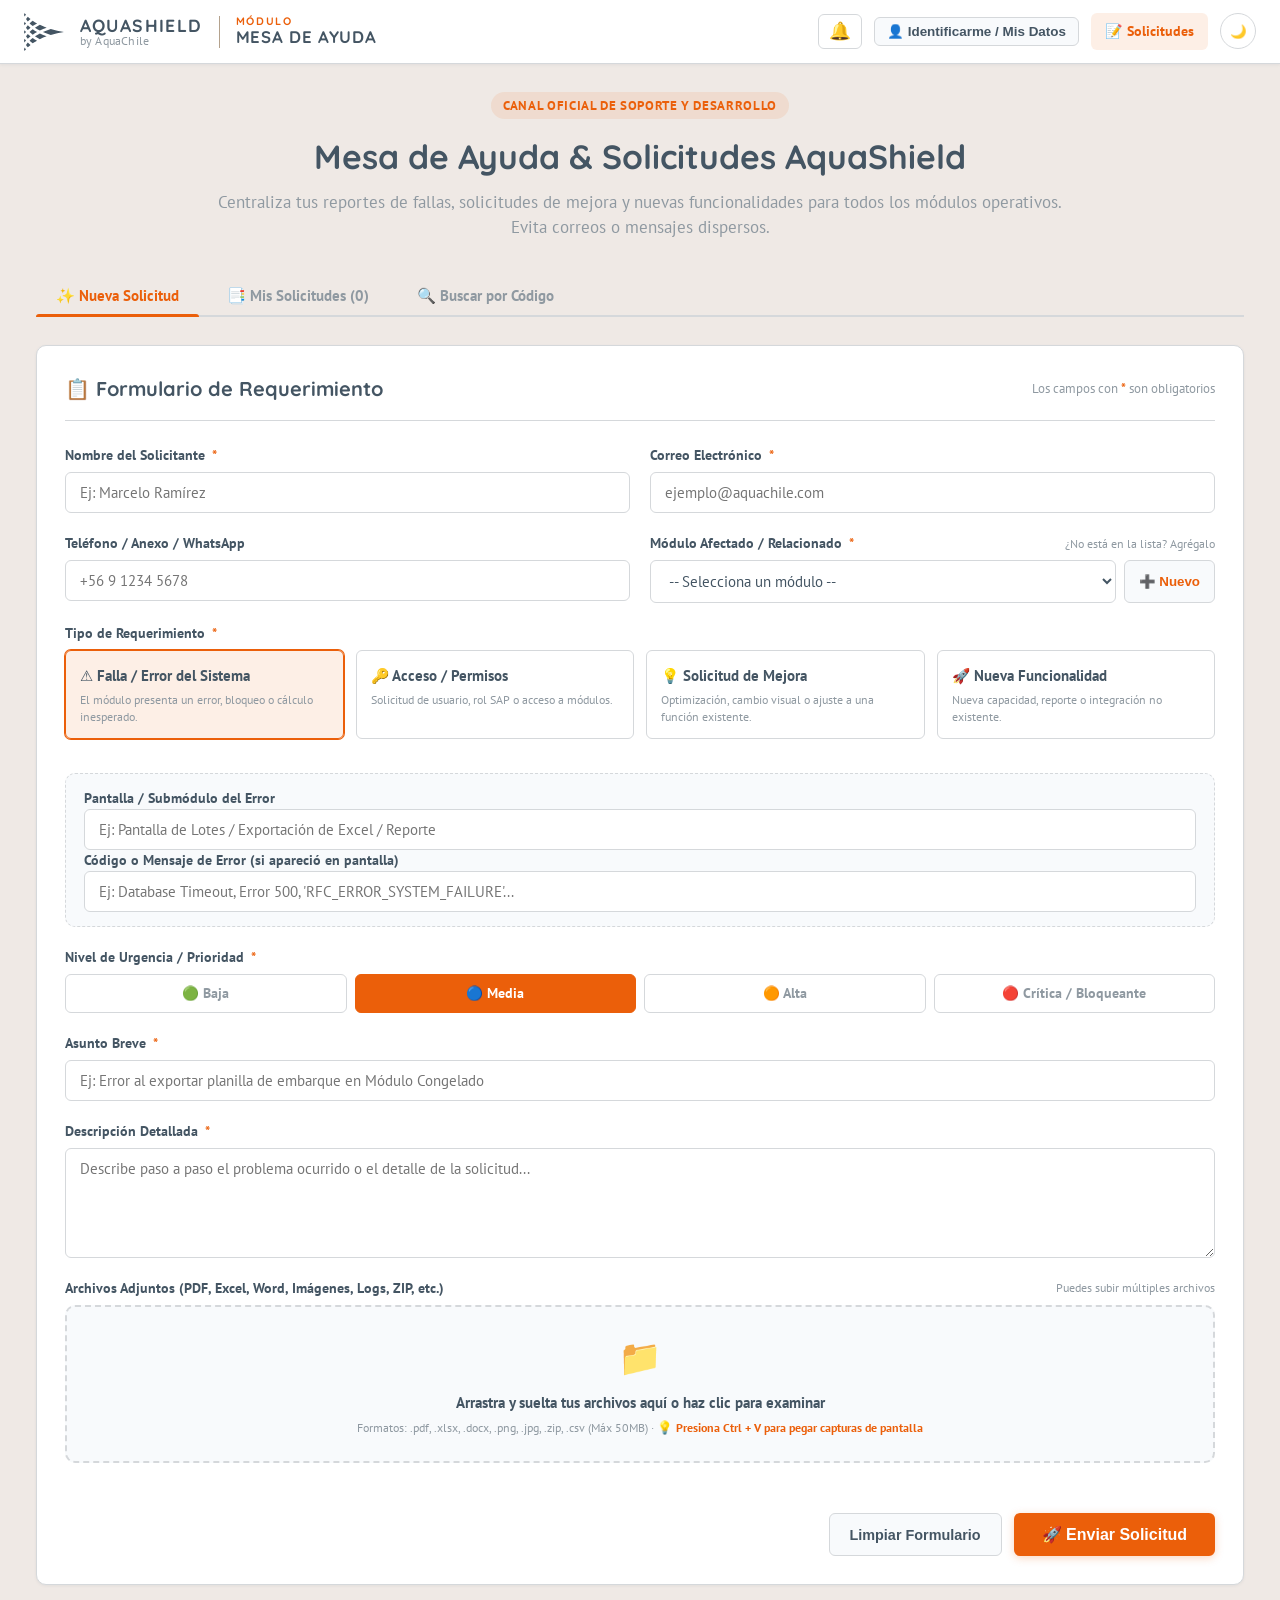
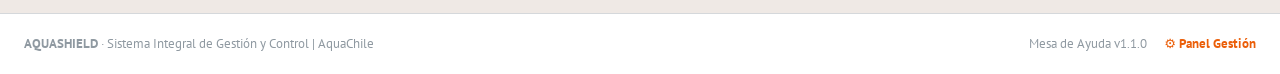
==== templates/index.html @ 03ddaa59 "fix: Fix 404 on 'Solicitudes' header button by routing smoothly to form" ====
<!DOCTYPE html>
<html lang="es" data-theme="light">
<head>
  <meta charset="UTF-8">
  <meta name="viewport" content="width=device-width, initial-scale=1.0">
  <title>Mesa de Ayuda · AquaShield | AquaChile</title>
  <link rel="icon" type="image/x-icon" href="/static/favicon.ico">
  
  <!-- PWA Manifest y Meta Tags Móviles -->
  <link rel="manifest" href="/manifest.json">
  <meta name="theme-color" content="#445563">
  <meta name="apple-mobile-web-app-capable" content="yes">
  <meta name="apple-mobile-web-app-status-bar-style" content="black-translucent">
  <meta name="apple-mobile-web-app-title" content="AquaShield">
  
  <!-- Fuentes oficiales AquaChile / AquaShield -->
  <link rel="preconnect" href="https://fonts.googleapis.com">
  <link rel="preconnect" href="https://fonts.gstatic.com" crossorigin>
  <link href="https://fonts.googleapis.com/css2?family=PT+Sans:ital,wght@0,400;0,700;1,400;1,700&family=Quicksand:wght@500;600;700&display=swap" rel="stylesheet">
  
  <link rel="stylesheet" href="/static/css/style.css">
</head>
<body>

  <!-- CABECERA OFICIAL AQUASHIELD (64px) -->
  <header class="aq-header">
    <a href="/" class="aq-header-left">
      <!-- Isotipo oficial AquaChile SVG -->
      <img src="/static/img/isotipo.svg" alt="AquaChile" class="aq-logo-svg">
      <div class="aq-brand-platform">
        <span class="aq-brand-title">AQUASHIELD</span>
        <span class="aq-brand-sub">by AquaChile</span>
      </div>
      <div class="aq-header-divider"></div>
      <div class="aq-module-tag">
        <span class="aq-module-label">MÓDULO</span>
        <span class="aq-module-name">MESA DE AYUDA</span>
      </div>
    </a>

    <div class="aq-header-right">
      <!-- Campanita de Notificaciones -->
      <div class="notif-bell-container" id="notifBellContainer">
        <button type="button" class="btn-icon-bell" id="btnToggleNotifMenu" title="Notificaciones de Mensajes">
          <span>🔔</span>
          <span class="notif-badge" id="notifBadgeCount" style="display: none;">0</span>
        </button>
        <div class="notif-dropdown" id="notifDropdownMenu">
          <div class="notif-dropdown-header">
            <div style="display: flex; align-items: center; gap: 6px;">
              <span>🔔 Historial de Alertas</span>
              <span id="notifUnreadLabel" style="font-size: 0.75rem; color: var(--color-accent); font-weight: 700;">0 nuevos</span>
            </div>
            <button type="button" class="btn-notif-clear-all" id="btnNotifClearAll" title="Limpiar todas las notificaciones de la campanita">🗑️ Limpiar</button>
          </div>
          <div class="notif-list" id="notifItemsList">
            <div style="padding: 20px; text-align: center; color: var(--text-secondary); font-size: 0.82rem;">No tienes alertas en la campanita</div>
          </div>
        </div>
      </div>
      
      <!-- PERFIL DE USUARIO / BOTÓN INICIAR SESIÓN -->
      <div id="userHeaderArea">
        <button type="button" id="btnOpenAuthModal" class="btn-secondary" style="padding: 6px 12px; font-size: 0.84rem;">
          <span>👤 Iniciar Sesión / Registrarme</span>
        </button>
      </div>

      <a href="/" class="aq-nav-link active" id="navLinkSolicitudes">
        <span>📝 Solicitudes</span>
      </a>
      <a href="/admin" class="aq-nav-link" id="adminNavLink" style="display: none;">
        <span>⚙️ Panel Gestión</span>
      </a>
      <button id="themeToggleBtn" class="theme-toggle-btn" title="Alternar Modo Oscuro/Claro">
        🌙
      </button>
    </div>
  </header>

  <!-- CONTENIDO PRINCIPAL -->
  <main class="aq-container">
    
    <div class="aq-hero">
      <div class="aq-hero-badge">Canal Oficial de Soporte y Desarrollo</div>
      <h1 class="aq-hero-title">Mesa de Ayuda & Solicitudes AquaShield</h1>
      <p class="aq-hero-subtitle">
        Centraliza tus reportes de fallas, solicitudes de mejora y nuevas funcionalidades para todos los módulos operativos. Evita correos o mensajes dispersos.
      </p>
    </div>

    <!-- TABS DE NAVEGACIÓN -->
    <div class="aq-tabs">
      <button class="aq-tab-btn active" data-tab="tab-nuevo">
        <span>✨ Nueva Solicitud</span>
      </button>
      <button class="aq-tab-btn" data-tab="tab-mis-solicitudes" id="tabBtnMisSolicitudes">
        <span>📑 Mis Solicitudes (<span id="myTicketsBadgeCount">0</span>)</span>
      </button>
      <button class="aq-tab-btn" data-tab="tab-consultar">
        <span>🔍 Buscar por Código</span>
      </button>
    </div>

    <!-- TAB 1: FORMULARIO DE INGRESO -->
    <div id="tab-nuevo" class="tab-content active">
      <div class="aq-card">
        <div class="aq-card-header">
          <h2 class="aq-card-title">
            <span>📋 Formulario de Requerimiento</span>
          </h2>
          <span style="font-size: 0.82rem; color: var(--text-secondary);">
            Los campos con <strong style="color: var(--color-accent);">*</strong> son obligatorios
          </span>
        </div>

        <!-- Banner de Sesión Activa -->
        <div id="authAutofillBanner" class="user-status-banner" style="display: none;">
          <div>
            <span>✅ Sesión guardada como: <strong id="bannerUserName">...</strong> (<span id="bannerUserEmail">...</span>)</span>
            <div style="font-size: 0.76rem; color: var(--text-secondary); margin-top: 2px;">Tus datos se autocompletaron automáticamente. No necesitas escribirlos cada vez.</div>
          </div>
          <button type="button" id="btnChangeAccount" style="background: none; border: none; color: var(--color-accent); font-weight: 700; cursor: pointer; font-size: 0.82rem;">Cambiar Cuenta</button>
        </div>

        <form id="ticketForm" enctype="multipart/form-data">
          
          <div class="form-grid">
            
            <!-- Nombre Solicitante -->
            <div class="form-group">
              <label class="form-label" for="requester_name">
                <span>Nombre del Solicitante <span class="required">*</span></span>
              </label>
              <input type="text" id="requester_name" name="requester_name" class="form-control" placeholder="Ej: Marcelo Ramírez" required>
            </div>

            <!-- Email Corporativo -->
            <div class="form-group">
              <label class="form-label" for="requester_email">
                <span>Correo Electrónico <span class="required">*</span></span>
              </label>
              <input type="email" id="requester_email" name="requester_email" class="form-control" placeholder="ejemplo@aquachile.com" required>
            </div>

            <!-- Teléfono / WhatsApp (Opcional) -->
            <div class="form-group">
              <label class="form-label" for="requester_phone">
                <span>Teléfono / Anexo / WhatsApp</span>
              </label>
              <input type="text" id="requester_phone" name="requester_phone" class="form-control" placeholder="+56 9 1234 5678">
            </div>

            <!-- Selector de Módulo + Botón Agregar Módulo -->
            <div class="form-group">
              <label class="form-label" for="module_select">
                <span>Módulo Afectado / Relacionado <span class="required">*</span></span>
                <span style="font-size: 0.75rem; color: var(--text-secondary); font-weight: normal;">¿No está en la lista? Agrégalo</span>
              </label>
              <div class="select-with-add">
                <select id="module_select" name="module_id" class="form-control" required>
                  <option value="">-- Selecciona un módulo --</option>
                  <option value="1">Módulo Congelado</option>
                  <option value="2">Módulo Fresco</option>
                  <option value="3">Módulo Proformas</option>
                  <option value="4">Módulo Seguros</option>
                  <option value="5">Módulo ExportDesk</option>
                  <option value="7">Agente Correos</option>
                  <option value="8">Módulo Termógrafo</option>
                  <option value="9">Módulo Validador HC</option>
                  <option value="10">Módulo Invoice Converter</option>
                  <option value="11">Módulo ISF</option>
                  <option value="13">Módulo Carga Neppex</option>
                  <option value="14">Módulo LabelInspect</option>
                  <option value="18">Otro / General</option>
                </select>
                <button type="button" id="btnOpenNewModuleModal" class="btn-add-module" title="Crear nuevo módulo">
                  <span>➕ Nuevo</span>
                </button>
              </div>
            </div>

            <!-- Tipo de Solicitud (Radio Cards) -->
            <div class="form-group full-width">
              <label class="form-label">
                <span>Tipo de Requerimiento <span class="required">*</span></span>
              </label>
              <div class="radio-cards-grid" style="grid-template-columns: repeat(auto-fit, minmax(200px, 1fr));">
                <label class="radio-card">
                  <input type="radio" name="type" value="problema" checked>
                  <div class="radio-card-content">
                    <span class="radio-card-title">⚠️ Falla / Error del Sistema</span>
                    <span class="radio-card-desc">El módulo presenta un error, bloqueo o cálculo inesperado.</span>
                  </div>
                </label>

                <label class="radio-card">
                  <input type="radio" name="type" value="solicitud_acceso">
                  <div class="radio-card-content">
                    <span class="radio-card-title">🔑 Acceso / Permisos</span>
                    <span class="radio-card-desc">Solicitud de usuario, rol SAP o acceso a módulos.</span>
                  </div>
                </label>

                <label class="radio-card">
                  <input type="radio" name="type" value="mejora">
                  <div class="radio-card-content">
                    <span class="radio-card-title">💡 Solicitud de Mejora</span>
                    <span class="radio-card-desc">Optimización, cambio visual o ajuste a una función existente.</span>
                  </div>
                </label>

                <label class="radio-card">
                  <input type="radio" name="type" value="consulta">
                  <div class="radio-card-content">
                    <span class="radio-card-title">🚀 Nueva Funcionalidad</span>
                    <span class="radio-card-desc">Nueva capacidad, reporte o integración no existente.</span>
                  </div>
                </label>
              </div>
            </div>

            <!-- CONTENEDOR DE CAMPOS DINÁMICOS POR TIPO -->
            <div id="dynamicFieldsContainer" class="form-group full-width dynamic-fields-container" style="display: none;">
              <!-- Se inyecta dinámicamente según el tipo seleccionado -->
            </div>

            <!-- Nivel de Urgencia / Prioridad -->
            <div class="form-group full-width">
              <label class="form-label">
                <span>Nivel de Urgencia / Prioridad <span class="required">*</span></span>
              </label>
              <div class="priority-selector">
                <label class="priority-option">
                  <input type="radio" name="priority" value="baja" id="prio_baja">
                  <span class="priority-label">🟢 Baja</span>
                </label>
                <label class="priority-option">
                  <input type="radio" name="priority" value="media" id="prio_media" checked>
                  <span class="priority-label">🔵 Media</span>
                </label>
                <label class="priority-option">
                  <input type="radio" name="priority" value="alta" id="prio_alta">
                  <span class="priority-label">🟠 Alta</span>
                </label>
                <label class="priority-option">
                  <input type="radio" name="priority" value="critica" id="prio_critica">
                  <span class="priority-label">🔴 Crítica / Bloqueante</span>
                </label>
              </div>
            </div>

            <!-- Título / Asunto Breve -->
            <div class="form-group full-width">
              <label class="form-label" for="title">
                <span>Asunto Breve <span class="required">*</span></span>
              </label>
              <input type="text" id="title" name="title" class="form-control" placeholder="Ej: Error al exportar planilla de embarque en Módulo Congelado" required autocomplete="off">
              
              <!-- 🤖 BANNER DE TRIAGE & AUTO-DIAGNÓSTICO INTELIGENTE -->
              <div id="smartSuggestionsBox" class="triage-banner" style="display: none;">
                <div class="triage-banner-icon">🤖</div>
                <div class="triage-banner-body">
                  <div class="triage-banner-title">Diagnóstico Inteligente AquaShield</div>
                  <div id="smartSuggestionText" class="triage-banner-text"></div>
                  <div id="triageActionsArea" class="triage-banner-actions"></div>
                </div>
                <button type="button" id="btnCloseSuggestion" style="background: none; border: none; font-size: 1.2rem; cursor: pointer; color: var(--text-secondary); line-height: 1;" title="Cerrar">&times;</button>
              </div>
            </div>

            <!-- Descripción Detallada -->
            <div class="form-group full-width">
              <label class="form-label" for="description">
                <span>Descripción Detallada <span class="required">*</span></span>
              </label>
              <textarea id="description" name="description" class="form-control" placeholder="Describe paso a paso el problema ocurrido o el detalle de la solicitud..." required></textarea>
            </div>

            <!-- Zona de Adjuntos (Drag & Drop + Selector de Archivos) -->
            <div class="form-group full-width">
              <label class="form-label">
                <span>Archivos Adjuntos (PDF, Excel, Word, Imágenes, Logs, ZIP, etc.)</span>
                <span style="font-size: 0.75rem; color: var(--text-secondary); font-weight: normal;">Puedes subir múltiples archivos</span>
              </label>
              
              <div id="dropzone" class="dropzone-container">
                <div class="dropzone-icon">📁</div>
                <div class="dropzone-text">Arrastra y suelta tus archivos aquí o haz clic para examinar</div>
                <div class="dropzone-hint">
                  Formatos: .pdf, .xlsx, .docx, .png, .jpg, .zip, .csv (Máx 50MB) · 
                  <span style="color: var(--color-accent); font-weight: 700;">💡 Presiona Ctrl + V para pegar capturas de pantalla</span>
                </div>
                <input type="file" id="fileInput" name="files[]" multiple style="display: none;">
              </div>

              <!-- Lista de Archivos Seleccionados para Enviar -->
              <div id="attachmentsPreview" class="attachments-preview-list"></div>
            </div>

          </div>

          <div style="margin-top: 30px; display: flex; justify-content: flex-end; gap: 12px;">
            <button type="reset" id="btnResetForm" class="btn-secondary">Limpiar Formulario</button>
            <button type="submit" id="btnSubmitTicket" class="btn-primary">
              <span>🚀 Enviar Solicitud</span>
            </button>
          </div>

        </form>
      </div>
    </div>

    <!-- TAB 2: MIS SOLICITUDES (USUARIO LOGUEADO) -->
    <div id="tab-mis-solicitudes" class="tab-content">
      <div class="aq-card">
        <div class="aq-card-header">
          <h2 class="aq-card-title">
            <span>📑 Historial de Mis Solicitudes</span>
          </h2>
          <button type="button" id="btnRefreshMyTickets" class="btn-secondary" style="padding: 6px 12px; font-size: 0.84rem;">
            🔄 Actualizar
          </button>
        </div>

        <div id="myTicketsListContainer">
          <!-- Renderizado dinámico -->
        </div>
      </div>
    </div>

    <!-- TAB 3: CONSULTA POR CÓDIGO -->
    <div id="tab-consultar" class="tab-content">
      <div class="aq-card">
        <div class="aq-card-header">
          <h2 class="aq-card-title">
            <span>🔎 Consultar Estado de Requerimiento</span>
          </h2>
        </div>

        <div style="max-width: 600px; margin: 0 auto 30px auto;">
          <div class="form-group">
            <label class="form-label" for="trackCodeInput">Ingresa el Código de Ticket (ej: TKT-2026-0001)</label>
            <div style="display: flex; gap: 8px;">
              <input type="text" id="trackCodeInput" class="form-control" placeholder="TKT-2026-0001">
              <button type="button" id="btnTrackTicket" class="btn-primary">Buscar</button>
            </div>
          </div>
        </div>

        <div id="trackResultContainer" style="display: none;"></div>
      </div>
    </div>

  </main>

  <!-- MODAL: IDENTIFICACIÓN POR NOMBRE Y PIN DE SEGURIDAD -->
  <div id="modalAuth" class="aq-modal-overlay">
    <div class="aq-modal" style="max-width: 500px;">
      <div class="aq-modal-header">
        <div style="display: flex; align-items: center; gap: 8px;">
          <span style="font-size: 1.25rem;">👥</span>
          <h3 class="aq-card-title" style="font-size: 1.1rem; margin: 0;">Identificación · Comercio Exterior AquaChile</h3>
        </div>
        <button type="button" class="btn-close-modal" id="btnCloseAuthModal">&times;</button>
      </div>

      <div class="aq-modal-body">
        
        <!-- Tabs Modal -->
        <div style="display: flex; gap: 8px; margin-bottom: 18px; border-bottom: 1px solid var(--border-color); padding-bottom: 8px;">
          <button type="button" id="authTabTeam" class="aq-tab-btn active" style="padding: 6px 14px; font-size: 0.88rem;">👤 Miembro del Equipo</button>
          <button type="button" id="authTabRegister" class="aq-tab-btn" style="padding: 6px 14px; font-size: 0.88rem;">✨ Soy de Otra Área</button>
        </div>

        <!-- FORMULARIO EQUIPO POR NOMBRE + PIN -->
        <form id="formTeamAuth">
          <!-- Paso 1: Búsqueda o Selección por Nombre -->
          <div class="form-group" style="margin-bottom: 12px;">
            <label class="form-label" for="userNameSearchInput">
              <span>🔍 Escribe tu Nombre o Selecciona de la Lista <span class="required">*</span></span>
            </label>
            <input type="text" id="userNameSearchInput" class="form-control" placeholder="Escribe tu nombre (ej: Cristina, Soraya, Víctor, Marcelo)..." autocomplete="off" style="font-size: 0.95rem; padding: 10px 14px;">
          </div>

          <div class="form-group" style="margin-bottom: 14px;">
            <select id="userSelectPicker" class="form-control" style="font-size: 0.88rem; font-weight: 600; padding: 8px 12px; cursor: pointer;">
              <option value="">-- O elige directamente de la lista completa --</option>
            </select>
          </div>

          <!-- Tarjeta de Confirmación de Perfil -->
          <div id="selectedUserCard" style="display: none; background: var(--color-accent-soft); border: 1.5px solid var(--color-accent); border-radius: var(--radius-md); padding: 14px; margin-bottom: 16px;">
            <div style="display: flex; align-items: center; justify-content: space-between; margin-bottom: 6px;">
              <strong id="cardUserName" style="color: var(--text-primary); font-size: 1rem;">Nombre Completo</strong>
              <span id="cardUserRole" class="aq-badge" style="background: var(--color-accent); color: #fff; font-size: 0.72rem;">COMEX</span>
            </div>
            <div style="font-size: 0.84rem; color: var(--text-secondary); margin-bottom: 2px;">
              🏢 Cargo: <strong id="cardUserDept" style="color: var(--text-primary);">Analista Comercio Exterior</strong>
            </div>
            <div style="font-size: 0.84rem; color: var(--text-secondary);">
              📧 Correo: <strong id="cardUserEmail" style="color: var(--text-primary);">correo@aquachile.com</strong>
            </div>
          </div>

          <!-- Paso 2: PIN de Seguridad Personal -->
          <div id="pinContainer" style="display: none; background: var(--bg-card-secondary); border: 1px solid var(--border-color); border-radius: var(--radius-md); padding: 14px; margin-bottom: 16px;">
            <label class="form-label" for="userPinInput" style="margin-bottom: 6px;">
              <span>🔒 PIN Personal de Seguridad (4 dígitos) <span class="required">*</span></span>
            </label>
            <div style="display: flex; gap: 10px; align-items: center;">
              <input type="password" id="userPinInput" maxlength="4" placeholder="••••" pattern="[0-9]{4}" inputmode="numeric" class="form-control" style="font-size: 1.4rem; letter-spacing: 8px; text-align: center; max-width: 140px; font-weight: 700;" autocomplete="off" required>
              <div style="flex: 1; font-size: 0.78rem; color: var(--text-secondary); line-height: 1.3;" id="pinHintText">
                🛡️ Tu PIN inicial por defecto es <strong>2026</strong>.
              </div>
            </div>
            
            <!-- Opción para cambiar PIN si lo desean -->
            <div style="margin-top: 10px; font-size: 0.78rem;">
              <a href="javascript:void(0)" id="toggleChangePinLink" style="color: var(--color-accent); text-decoration: none; font-weight: 600;">⚙️ ¿Quieres cambiar tu PIN a uno propio?</a>
              <div id="changePinSubbox" style="display: none; margin-top: 8px; padding-top: 8px; border-top: 1px dashed var(--border-color);">
                <label style="font-size: 0.76rem; color: var(--text-secondary);">Ingresa tu nuevo PIN de 4 dígitos:</label>
                <input type="password" id="userNewPinInput" maxlength="4" placeholder="Nuevo PIN" class="form-control" style="font-size: 0.9rem; letter-spacing: 4px; text-align: center; max-width: 140px; margin-top: 4px;">
              </div>
            </div>
          </div>

          <div style="margin-bottom: 16px;">
            <label style="display: flex; align-items: center; gap: 8px; font-size: 0.84rem; cursor: pointer; color: var(--text-secondary);">
              <input type="checkbox" id="rememberMeCheckbox" checked>
              <span>Recordar en este computador (No volver a pedir PIN aquí)</span>
            </label>
          </div>

          <button type="submit" class="btn-primary" style="width: 100%;" id="btnTeamAuthSubmit" disabled>
            Entrar y Autocompletar Formulario 🚀
          </button>
        </form>

        <!-- FORMULARIO REGISTRO PARA OTRAS ÁREAS -->
        <form id="formRegister" style="display: none;">
          <div class="form-group" style="margin-bottom: 12px;">
            <label class="form-label" for="regName">Nombre Completo <span class="required">*</span></label>
            <input type="text" id="regName" class="form-control" placeholder="Ej: Juan Pérez" required>
          </div>
          <div class="form-group" style="margin-bottom: 12px;">
            <label class="form-label" for="regEmail">Correo Corporativo <span class="required">*</span></label>
            <input type="email" id="regEmail" class="form-control" placeholder="juan.perez@aquachile.com" required>
          </div>
          <div class="form-group" style="margin-bottom: 12px;">
            <label class="form-label" for="regDept">Departamento / Área <span class="required">*</span></label>
            <input type="text" id="regDept" class="form-control" placeholder="Ej: Logística / Planta Quellón" required>
          </div>
          <div class="form-group" style="margin-bottom: 12px;">
            <label class="form-label" for="regPhone">Teléfono / WhatsApp</label>
            <input type="text" id="regPhone" class="form-control" placeholder="+56 9 1234 5678">
          </div>
          <div class="form-group" style="margin-bottom: 16px;">
            <label class="form-label" for="regPin">Crea un PIN de 4 dígitos <span class="required">*</span></label>
            <input type="password" id="regPin" maxlength="4" placeholder="Ej: 1234" class="form-control" style="letter-spacing: 4px; max-width: 140px;" required>
          </div>
          <button type="submit" class="btn-primary" style="width: 100%;" id="btnRegisterSubmit">
            Guardar mis Datos y Continuar ✨
          </button>
        </form>

      </div>
    </div>
  </div>

  <!-- MODAL: CREAR NUEVO MÓDULO DINÁMICO -->
  <div id="modalNewModule" class="aq-modal-overlay">
    <div class="aq-modal" style="max-width: 500px;">
      <div class="aq-modal-header">
        <h3 class="aq-card-title" style="font-size: 1.1rem;">➕ Registrar Nuevo Módulo</h3>
        <button type="button" class="btn-close-modal" id="btnCloseModuleModal">&times;</button>
      </div>
      <div class="aq-modal-body">
        <form id="formNewModule">
          <div class="form-group" style="margin-bottom: 16px;">
            <label class="form-label" for="new_module_name">
              <span>Nombre del Módulo o Sistema <span class="required">*</span></span>
            </label>
            <input type="text" id="new_module_name" class="form-control" placeholder="Ej: Módulo Embarques Aéreos" required>
          </div>
          <div class="form-group">
            <label class="form-label" for="new_module_desc">Descripción breve</label>
            <textarea id="new_module_desc" class="form-control" style="min-height: 80px;" placeholder="Finalidad y funciones del módulo..."></textarea>
          </div>
        </form>
      </div>
      <div class="aq-modal-footer">
        <button type="button" class="btn-secondary" id="btnCancelModuleModal">Cancelar</button>
        <button type="button" class="btn-primary" id="btnSaveNewModule">Guardar Módulo</button>
      </div>
    </div>
  </div>

  <!-- MODAL: DETALLE DE TICKET CON CHAT Y CALIFICACIÓN CSAT (USUARIO) -->
  <div id="modalUserTicketDetail" class="aq-modal-overlay">
    <div class="aq-modal modal-large">
      <div class="aq-modal-header">
        <div style="display: flex; align-items: center; gap: 12px; flex-wrap: wrap;">
          <span id="userModalCode" style="font-family: 'Quicksand', sans-serif; font-size: 1.25rem; font-weight: 700; color: var(--color-accent);">TKT-2026-0001</span>
          <span id="userModalModule" class="aq-module-badge">Módulo</span>
          <span id="userModalStatus" class="aq-badge">Estado</span>
        </div>
        <button type="button" class="btn-close-modal" id="btnCloseUserTicketDetail">&times;</button>
      </div>

      <div class="aq-modal-body">
        
        <!-- Datos Principales -->
        <div style="margin-bottom: 20px;">
          <h3 id="userModalTitle" style="font-size: 1.15rem; font-weight: 700; margin-bottom: 8px; color: var(--text-primary);">Asunto del Ticket</h3>
          <div style="display: flex; gap: 16px; font-size: 0.82rem; color: var(--text-secondary); margin-bottom: 12px; flex-wrap: wrap;">
            <span>📅 Fecha: <strong id="userModalDate" style="color: var(--text-primary);">-</strong></span>
            <span>⚡ Tipo: <strong id="userModalType" style="color: var(--text-primary);">-</strong></span>
            <span>🎯 Prioridad: <strong id="userModalPriority" style="color: var(--text-primary);">-</strong></span>
          </div>
          <div style="background-color: var(--bg-card-secondary); border: 1px solid var(--border-color); border-radius: var(--radius-sm); padding: 14px; font-size: 0.9rem; line-height: 1.5; color: var(--text-primary); white-space: pre-wrap;" id="userModalDescription">
            Descripción...
          </div>
        </div>

        <!-- Archivos Adjuntos -->
        <div id="userModalAttachmentsContainer" style="margin-bottom: 20px; display: none;">
          <h4 style="font-size: 0.9rem; font-weight: 700; margin-bottom: 8px; color: var(--text-primary);">📎 Archivos Adjuntos</h4>
          <div id="userModalAttachmentsList" style="display: flex; flex-wrap: wrap; gap: 8px;"></div>
        </div>

        <!-- Solución / Respuesta del Administrador -->
        <div id="userModalResolutionArea" style="display: none; background-color: var(--status-resuelto-bg); border: 1px solid var(--status-resuelto); border-radius: var(--radius-sm); padding: 16px; margin-bottom: 20px;">
          <div style="font-weight: 700; font-size: 0.92rem; color: var(--status-resuelto); margin-bottom: 6px;">
            ✅ Respuesta y Solución del Soporte Técnico:
          </div>
          <div id="userModalResolutionText" style="font-size: 0.9rem; color: var(--text-primary); line-height: 1.5; white-space: pre-wrap;"></div>
        </div>

        <!-- ⭐ WIDGET DE CALIFICACIÓN CSAT (1-5 ESTRELLAS) -->
        <div id="userModalCsatWidget" style="display: none; background-color: var(--color-accent-soft); border: 1px dashed var(--color-accent); border-radius: var(--radius-md); padding: 16px 20px; margin-bottom: 24px; text-align: center;">
          <h4 style="font-size: 1rem; font-weight: 700; color: var(--text-primary); margin-bottom: 6px;">⭐ ¿Cómo calificarías la atención recibida?</h4>
          <p style="font-size: 0.82rem; color: var(--text-secondary); margin-bottom: 12px;">Tu opinión nos ayuda a mejorar continuamente el soporte de AquaShield.</p>
          
          <div class="star-rating-container" id="csatStarSelector" style="display: inline-flex; gap: 8px; font-size: 1.8rem; cursor: pointer; margin-bottom: 12px;">
            <span class="star-btn" data-value="1" title="1 estrella - Muy Insatisfecho">★</span>
            <span class="star-btn" data-value="2" title="2 estrellas - Insatisfecho">★</span>
            <span class="star-btn" data-value="3" title="3 estrellas - Regular">★</span>
            <span class="star-btn" data-value="4" title="4 estrellas - Bueno">★</span>
            <span class="star-btn active" data-value="5" title="5 estrellas - ¡Excelente!">★</span>
          </div>

          <div style="max-width: 500px; margin: 0 auto 10px auto;">
            <input type="text" id="csatFeedbackInput" class="form-control" placeholder="Comentario opcional sobre la atención..." style="font-size: 0.85rem;">
          </div>

          <div id="csatRatedConfirmation" style="display: none; font-size: 0.88rem; font-weight: 700; color: var(--color-accent); margin-top: 8px;">
            ¡Muchas gracias! Tu calificación ha sido registrada.
          </div>

          <button type="button" class="btn-primary" id="btnSubmitCsatRating" style="margin-top: 8px; padding: 6px 18px; font-size: 0.85rem;">
            Enviar Calificación
          </button>
        </div>

        <!-- 💬 HILO DE CONVERSACIÓN / CHAT BIDIRECCIONAL -->
        <div style="border-top: 1px solid var(--border-color); padding-top: 20px;">
          <h4 style="font-size: 0.95rem; font-weight: 700; margin-bottom: 12px; color: var(--text-primary); display: flex; align-items: center; gap: 8px;">
            <span>💬 Mensajes y Preguntas sobre este Ticket</span>
            <span id="userChatCountBadge" style="background-color: var(--bg-card-secondary); border: 1px solid var(--border-color); border-radius: 12px; padding: 2px 8px; font-size: 0.75rem; font-weight: normal;">0</span>
          </h4>

          <!-- Feed de mensajes -->
          <div id="userChatFeed" style="max-height: 240px; overflow-y: auto; background-color: var(--bg-card-secondary); border: 1px solid var(--border-color); border-radius: var(--radius-sm); padding: 14px; margin-bottom: 12px; display: flex; flex-direction: column; gap: 10px;">
            <div style="text-align: center; color: var(--text-secondary); font-size: 0.85rem;">No hay mensajes adicionales en este ticket.</div>
          </div>

          <!-- Preview de Imagen Pegada (Ctrl + V) -->
          <div id="userChatPastedPreview" class="chat-pasted-preview-bar" style="display: none;">
            <div class="chat-pasted-preview-info">
              <img id="userChatPastedThumb" class="chat-pasted-preview-thumb" src="[data-uri]" alt="Captura pegada">
              <span style="font-size: 0.78rem; font-weight: 700; color: var(--color-accent);">📷 Captura de pantalla lista para enviar</span>
            </div>
            <button type="button" id="btnUserDiscardPasted" class="chat-pasted-remove-btn" title="Quitar imagen">&times;</button>
          </div>

          <!-- Caja para escribir mensaje -->
          <div style="position: relative; display: flex; gap: 8px; align-items: flex-end;">
            <button type="button" id="btnUserStickerTrigger" class="btn-chat-sticker-trigger" style="height: 38px; align-self: center;" title="Insertar Sticker o Emoji">😊</button>
            <textarea id="userChatMessageInput" class="form-control" rows="2" placeholder="Escribe un mensaje o pega una captura con Ctrl+V..." style="resize: none; flex: 1;" autocomplete="off"></textarea>
            <button type="button" id="btnSendUserComment" class="btn-primary" style="height: 38px; align-self: center; padding: 0 16px; white-space: nowrap;">
              <span>Enviar 💬</span>
            </button>

            <!-- Popover de Stickers / Emojis -->
            <div id="userStickerPopover" class="chat-sticker-popover"></div>
          </div>
        </div>

      </div>

      <div class="aq-modal-footer">
        <button type="button" class="btn-secondary" id="btnCloseUserTicketDetailFooter">Cerrar</button>
      </div>
    </div>
  </div>

  <!-- MODAL: CONFIRMACIÓN EXITOSA DE TICKET -->
  <div id="modalSuccessTicket" class="aq-modal-overlay">
    <div class="aq-modal" style="max-width: 550px; text-align: center;">
      <div class="aq-modal-body" style="padding: 36px 24px;">
        <div style="font-size: 3.5rem; margin-bottom: 12px;">✅</div>
        <h3 class="aq-hero-title" style="font-size: 1.5rem; margin-bottom: 8px;">¡Solicitud Ingresada con Éxito!</h3>
        <p style="color: var(--text-secondary); margin-bottom: 20px;">
          Tu requerimiento ha sido registrado en la Mesa de Ayuda de AquaShield.
        </p>
        
        <div style="background-color: var(--color-accent-soft); border: 1px dashed var(--color-accent); border-radius: var(--radius-md); padding: 16px; margin-bottom: 24px;">
          <div style="font-size: 0.8rem; font-weight: 700; color: var(--color-accent); text-transform: uppercase;">Código de Seguimiento</div>
          <div id="successTicketCode" style="font-family: 'Quicksand', sans-serif; font-size: 1.8rem; font-weight: 700; color: var(--text-primary);">TKT-2026-0001</div>
        </div>

        <p style="font-size: 0.85rem; color: var(--text-secondary); margin-bottom: 24px;">
          Puedes ver el avance de todas tus solicitudes en la pestaña <strong>"Mis Solicitudes"</strong>.
        </p>

        <div style="display: flex; justify-content: center; gap: 12px;">
          <button type="button" class="btn-primary" id="btnSuccessOk">Entendido</button>
        </div>
      </div>
    </div>
  </div>

  <!-- DOCK DE MULTI-CHATS FLOTANTES SIMULTÁNEOS -->
  <div id="floatingChatDock" class="floating-chat-dock"></div>

  <!-- MODAL LIGHTBOX / VISOR DE ADJUNTOS -->
  <div id="lightboxModal" class="lightbox-overlay">
    <div class="lightbox-header">
      <span class="lightbox-title" id="lightboxTitle">Vista Previa de Archivo</span>
      <div style="display: flex; align-items: center; gap: 8px;">
        <a id="lightboxDownloadBtn" href="#" download class="btn-secondary" style="padding: 4px 12px; font-size: 0.8rem; text-decoration: none; color: #fff; border-color: rgba(255,255,255,0.4); background: rgba(255,255,255,0.15);">⬇️ Descargar</a>
        <button type="button" class="lightbox-btn-close" id="btnCloseLightbox">&times;</button>
      </div>
    </div>
    <div class="lightbox-body" id="lightboxBody"></div>
  </div>

  <!-- FOOTER -->
  <footer class="aq-footer">
    <div><strong>AQUASHIELD</strong> · Sistema Integral de Gestión y Control | AquaChile</div>
    <div>
      <span>Mesa de Ayuda v1.1.0</span>
      <a href="/admin" style="margin-left: 14px; color: var(--color-accent); text-decoration: none; font-weight: 700;">⚙️ Panel Gestión</a>
    </div>
  </footer>

  <script src="/static/js/app.js"></script>
</body>
</html>
---- static/css/style.css ----
/* ==========================================================================
   AQUASHIELD · MESA DE AYUDA & SOPORTE
   Identidad visual basada en Manual de Marca AquaChile
   ========================================================================== */

:root {
  /* Tokens de color corporativo (Light Mode) */
  --bg-page: #EFE9E5;          /* Warm Gray 1 C oficial */
  --bg-header: #FFFFFF;
  --bg-card: #FFFFFF;
  --bg-card-secondary: #F8FAFC;
  --bg-input: #FFFFFF;
  --text-primary: #445563;      /* Pantone 7545 C oficial */
  --text-secondary: #8F99A1;
  --text-muted: #A0AAB2;
  --color-accent: #EB5F0A;     /* Pantone 021 C oficial (Naranja) */
  --color-accent-hover: #D05307;
  --color-accent-soft: rgba(235, 95, 10, 0.1);
  --color-separator: #B4A28D;  /* Pantone 7529 C (Arena) */
  --border-color: #D5D8DB;
  --logo-fill: #445563;
  --shadow-sm: 0 1px 3px rgba(68, 85, 99, 0.08);
  --shadow-md: 0 4px 14px rgba(68, 85, 99, 0.10);
  --shadow-lg: 0 10px 25px rgba(68, 85, 99, 0.15);
  --radius-sm: 6px;
  --radius-md: 10px;
  --radius-lg: 16px;

  /* Estados y semáforos */
  --status-abierto: #0288D1;
  --status-abierto-bg: rgba(2, 136, 209, 0.12);
  --status-proceso: #ED6C02;
  --status-proceso-bg: rgba(237, 108, 2, 0.12);
  --status-resuelto: #2E7D32;
  --status-resuelto-bg: rgba(46, 125, 50, 0.12);
  --status-descartado: #757575;
  --status-descartado-bg: rgba(117, 117, 117, 0.12);

  --priority-baja: #546E7A;
  --priority-media: #0288D1;
  --priority-alta: #ED6C02;
  --priority-critica: #D32F2F;
}

[data-theme="dark"] {
  --bg-page: #1E2D3B;          /* Corporativo oscurecido */
  --bg-header: #1E2D3B;
  --bg-card: #253646;
  --bg-card-secondary: #1A2733;
  --bg-input: #17222C;
  --text-primary: #E2E8F0;
  --text-secondary: #94A3B8;
  --text-muted: #64748B;
  --color-accent: #EB5F0A;     /* Intocable */
  --color-accent-hover: #FF701A;
  --color-accent-soft: rgba(235, 95, 10, 0.2);
  --color-separator: rgba(180, 162, 141, 0.35);
  --border-color: #334658;
  --logo-fill: #FFFFFF;
  --shadow-sm: none;
  --shadow-md: none;
  --shadow-lg: 0 10px 30px rgba(0, 0, 0, 0.3);

  --status-abierto: #38BDF8;
  --status-abierto-bg: rgba(56, 189, 248, 0.15);
  --status-proceso: #FBBF24;
  --status-proceso-bg: rgba(251, 191, 36, 0.15);
  --status-resuelto: #4ADE80;
  --status-resuelto-bg: rgba(74, 222, 128, 0.15);
  --status-descartado: #94A3B8;
  --status-descartado-bg: rgba(148, 163, 184, 0.15);

  --priority-baja: #94A3B8;
  --priority-media: #38BDF8;
  --priority-alta: #FBBF24;
  --priority-critica: #F87171;
}

/* Reset y base */
*, *::before, *::after {
  box-sizing: border-box;
  margin: 0;
  padding: 0;
}

body {
  font-family: 'PT Sans', system-ui, -apple-system, sans-serif;
  background-color: var(--bg-page);
  color: var(--text-primary);
  line-height: 1.5;
  min-height: 100vh;
  display: flex;
  flex-direction: column;
  transition: background-color 0.25s ease, color 0.25s ease;
}

/* ==========================================================================
   CABECERA COMPUESTA AQUASHIELD (64px oficial)
   ========================================================================== */
.aq-header {
  height: 64px;
  background-color: var(--bg-header);
  border-bottom: 1px solid var(--border-color);
  display: flex;
  align-items: center;
  justify-content: space-between;
  padding: 0 24px;
  position: sticky;
  top: 0;
  z-index: 1000;
  box-shadow: var(--shadow-sm);
  transition: background-color 0.25s ease, border-color 0.25s ease;
}

.aq-header-left {
  display: flex;
  align-items: center;
  gap: 16px;
  text-decoration: none;
}

.aq-logo-svg {
  height: 38px;
  width: auto;
  fill: var(--logo-fill);
  transition: fill 0.25s ease;
}

.aq-brand-platform {
  display: flex;
  flex-direction: column;
  justify-content: center;
  line-height: 1.1;
}

.aq-brand-title {
  font-family: 'Quicksand', sans-serif;
  font-weight: 700;
  font-size: 1.1rem;
  letter-spacing: 0.08em;
  color: var(--text-primary);
}

.aq-brand-sub {
  font-size: 0.72rem;
  color: var(--text-secondary);
  letter-spacing: 0.02em;
}

.aq-header-divider {
  width: 1px;
  height: 32px;
  background-color: var(--color-separator);
}

.aq-module-tag {
  display: flex;
  flex-direction: column;
  line-height: 1.1;
}

.aq-module-label {
  font-family: 'Quicksand', sans-serif;
  font-weight: 700;
  font-size: 0.68rem;
  letter-spacing: 0.15em;
  color: var(--color-accent);
  text-transform: uppercase;
}

.aq-module-name {
  font-family: 'Quicksand', sans-serif;
  font-weight: 700;
  font-size: 1.05rem;
  color: var(--text-primary);
  letter-spacing: 0.04em;
}

.aq-header-right {
  display: flex;
  align-items: center;
  gap: 12px;
}

.aq-nav-link {
  display: inline-flex;
  align-items: center;
  gap: 6px;
  padding: 8px 14px;
  font-size: 0.88rem;
  font-weight: 700;
  color: var(--text-primary);
  text-decoration: none;
  border-radius: var(--radius-sm);
  transition: all 0.2s ease;
}

.aq-nav-link:hover, .aq-nav-link.active {
  background-color: var(--color-accent-soft);
  color: var(--color-accent);
}

/* User Profile Badge in Header */
.user-chip {
  display: flex;
  align-items: center;
  gap: 8px;
  padding: 5px 12px;
  background-color: var(--bg-card-secondary);
  border: 1px solid var(--border-color);
  border-radius: 20px;
  font-size: 0.82rem;
}

.user-chip-avatar {
  width: 26px;
  height: 26px;
  background-color: var(--color-accent);
  color: #FFFFFF;
  border-radius: 50%;
  display: flex;
  align-items: center;
  justify-content: center;
  font-weight: 700;
  font-size: 0.75rem;
}

.user-chip-name {
  font-weight: 700;
  color: var(--text-primary);
  max-width: 130px;
  overflow: hidden;
  text-overflow: ellipsis;
  white-space: nowrap;
}

.btn-logout-icon {
  background: none;
  border: none;
  color: var(--text-secondary);
  cursor: pointer;
  padding: 2px;
  font-size: 0.85rem;
  transition: color 0.2s;
}

.btn-logout-icon:hover {
  color: #D32F2F;
}

.theme-toggle-btn {
  background: none;
  border: 1px solid var(--border-color);
  color: var(--text-primary);
  width: 36px;
  height: 36px;
  border-radius: 50%;
  cursor: pointer;
  display: flex;
  align-items: center;
  justify-content: center;
  transition: all 0.2s ease;
}

.theme-toggle-btn:hover {
  background-color: var(--bg-card-secondary);
  border-color: var(--color-accent);
  color: var(--color-accent);
}

/* ==========================================================================
   LAYOUT Y CONTENEDORES (Widescreen Expandido)
   ========================================================================== */
.aq-container {
  max-width: 1720px;
  margin: 0 auto;
  padding: 28px 36px;
  width: 100%;
  flex: 1;
}

.aq-hero {
  text-align: center;
  margin-bottom: 36px;
}

.aq-hero-badge {
  display: inline-flex;
  align-items: center;
  gap: 6px;
  padding: 4px 12px;
  background-color: var(--color-accent-soft);
  color: var(--color-accent);
  font-size: 0.8rem;
  font-weight: 700;
  border-radius: 20px;
  margin-bottom: 12px;
  letter-spacing: 0.05em;
  text-transform: uppercase;
}

.aq-hero-title {
  font-family: 'Quicksand', sans-serif;
  font-weight: 700;
  font-size: 2.1rem;
  color: var(--text-primary);
  margin-bottom: 8px;
}

.aq-hero-subtitle {
  color: var(--text-secondary);
  font-size: 1.05rem;
  max-width: 860px;
  margin: 0 auto;
}

/* User Session Status Banner */
.user-status-banner {
  background-color: var(--color-accent-soft);
  border: 1px solid var(--color-accent);
  border-radius: var(--radius-sm);
  padding: 10px 16px;
  margin-bottom: 20px;
  display: flex;
  align-items: center;
  justify-content: space-between;
  font-size: 0.88rem;
}

/* Tarjetas y Paneles */
.aq-card {
  background-color: var(--bg-card);
  border: 1px solid var(--border-color);
  border-radius: var(--radius-md);
  padding: 28px;
  box-shadow: var(--shadow-sm);
  transition: all 0.2s ease;
}

.aq-card-header {
  display: flex;
  align-items: center;
  justify-content: space-between;
  margin-bottom: 24px;
  padding-bottom: 16px;
  border-bottom: 1px solid var(--border-color);
}

.aq-card-title {
  font-family: 'Quicksand', sans-serif;
  font-weight: 700;
  font-size: 1.25rem;
  color: var(--text-primary);
  display: flex;
  align-items: center;
  gap: 10px;
}

/* Tabs */
.aq-tabs {
  display: flex;
  gap: 8px;
  border-bottom: 2px solid var(--border-color);
  margin-bottom: 28px;
}

.aq-tab-btn {
  padding: 10px 20px;
  background: none;
  border: none;
  font-family: 'PT Sans', sans-serif;
  font-size: 0.95rem;
  font-weight: 700;
  color: var(--text-secondary);
  cursor: pointer;
  position: relative;
  transition: all 0.2s ease;
  display: flex;
  align-items: center;
  gap: 8px;
}

.aq-tab-btn:hover {
  color: var(--text-primary);
}

.aq-tab-btn.active {
  color: var(--color-accent);
}

.aq-tab-btn.active::after {
  content: '';
  position: absolute;
  bottom: -2px;
  left: 0;
  width: 100%;
  height: 3px;
  background-color: var(--color-accent);
  border-radius: 3px 3px 0 0;
}

.tab-content {
  display: none;
}

.tab-content.active {
  display: block;
  animation: fadeIn 0.3s ease;
}

@keyframes fadeIn {
  from { opacity: 0; transform: translateY(6px); }
  to { opacity: 1; transform: translateY(0); }
}

/* ==========================================================================
   FORMULARIOS Y CAMPOS
   ========================================================================== */
.form-grid {
  display: grid;
  grid-template-columns: repeat(2, 1fr);
  gap: 20px;
}

.form-group {
  display: flex;
  flex-direction: column;
  gap: 6px;
}

.form-group.full-width {
  grid-column: 1 / -1;
}

.form-label {
  font-size: 0.88rem;
  font-weight: 700;
  color: var(--text-primary);
  display: flex;
  align-items: center;
  justify-content: space-between;
}

.form-label .required {
  color: var(--color-accent);
  margin-left: 3px;
}

.form-control {
  width: 100%;
  padding: 10px 14px;
  font-size: 0.95rem;
  font-family: inherit;
  background-color: var(--bg-input);
  color: var(--text-primary);
  border: 1px solid var(--border-color);
  border-radius: var(--radius-sm);
  outline: none;
  transition: all 0.2s ease;
}

.form-control:focus {
  border-color: var(--color-accent);
  box-shadow: 0 0 0 3px var(--color-accent-soft);
}

.form-control:disabled, .form-control[readonly] {
  background-color: var(--bg-card-secondary);
  opacity: 0.9;
  cursor: not-allowed;
}

textarea.form-control {
  resize: vertical;
  min-height: 110px;
}

/* Selector con botón de agregar */
.select-with-add {
  display: flex;
  gap: 8px;
}

.btn-add-module {
  background-color: var(--bg-card-secondary);
  border: 1px solid var(--border-color);
  color: var(--color-accent);
  padding: 0 14px;
  border-radius: var(--radius-sm);
  font-weight: 700;
  cursor: pointer;
  white-space: nowrap;
  display: flex;
  align-items: center;
  gap: 6px;
  transition: all 0.2s ease;
}

.btn-add-module:hover {
  background-color: var(--color-accent-soft);
  border-color: var(--color-accent);
}

/* Radio Cards (Tipo de Solicitud) */
.radio-cards-grid {
  display: grid;
  grid-template-columns: repeat(3, 1fr);
  gap: 12px;
}

.radio-card {
  position: relative;
}

.radio-card input[type="radio"] {
  position: absolute;
  opacity: 0;
  width: 0;
  height: 0;
}

.radio-card-content {
  border: 1px solid var(--border-color);
  border-radius: var(--radius-sm);
  padding: 14px;
  background-color: var(--bg-input);
  cursor: pointer;
  display: flex;
  flex-direction: column;
  gap: 4px;
  transition: all 0.2s ease;
  height: 100%;
}

.radio-card-content:hover {
  border-color: var(--color-accent);
  background-color: var(--bg-card-secondary);
}

.radio-card input[type="radio"]:checked + .radio-card-content {
  border-color: var(--color-accent);
  background-color: var(--color-accent-soft);
  box-shadow: 0 0 0 1px var(--color-accent);
}

.radio-card-title {
  font-weight: 700;
  font-size: 0.92rem;
  color: var(--text-primary);
  display: flex;
  align-items: center;
  gap: 6px;
}

.radio-card-desc {
  font-size: 0.78rem;
  color: var(--text-secondary);
  line-height: 1.3;
}

/* Prioridad Badges Selector */
.priority-selector {
  display: flex;
  gap: 8px;
}

.priority-option {
  flex: 1;
  text-align: center;
}

.priority-option input {
  display: none;
}

.priority-label {
  display: block;
  padding: 8px 6px;
  border: 1px solid var(--border-color);
  border-radius: var(--radius-sm);
  font-size: 0.85rem;
  font-weight: 700;
  cursor: pointer;
  transition: all 0.2s ease;
  background-color: var(--bg-input);
  color: var(--text-secondary);
}

.priority-option input:checked + .priority-label {
  border-color: var(--color-accent);
  background-color: var(--color-accent);
  color: #FFFFFF;
}

/* ==========================================================================
   DROPZONE / ZONA DE CARGA DE ARCHIVOS
   ========================================================================== */
.dropzone-container {
  border: 2px dashed var(--border-color);
  border-radius: var(--radius-md);
  padding: 24px;
  text-align: center;
  background-color: var(--bg-card-secondary);
  cursor: pointer;
  transition: all 0.2s ease;
}

.dropzone-container:hover, .dropzone-container.dragover {
  border-color: var(--color-accent);
  background-color: var(--color-accent-soft);
}

.dropzone-icon {
  font-size: 2.2rem;
  color: var(--color-accent);
  margin-bottom: 8px;
}

.dropzone-text {
  font-weight: 700;
  font-size: 0.95rem;
  color: var(--text-primary);
  margin-bottom: 4px;
}

.dropzone-hint {
  font-size: 0.78rem;
  color: var(--text-secondary);
}

/* Lista de archivos adjuntos previsualizados */
.attachments-preview-list {
  display: flex;
  flex-direction: column;
  gap: 8px;
  margin-top: 14px;
}

.attachment-item {
  display: flex;
  align-items: center;
  justify-content: space-between;
  padding: 8px 14px;
  background-color: var(--bg-card);
  border: 1px solid var(--border-color);
  border-radius: var(--radius-sm);
  font-size: 0.85rem;
  animation: fadeIn 0.2s ease;
}

.attachment-info {
  display: flex;
  align-items: center;
  gap: 10px;
  overflow: hidden;
}

.attachment-icon {
  font-size: 1.1rem;
  color: var(--color-accent);
}

.attachment-name {
  font-weight: 700;
  color: var(--text-primary);
  white-space: nowrap;
  overflow: hidden;
  text-overflow: ellipsis;
  max-width: 350px;
}

.attachment-size {
  color: var(--text-secondary);
  font-size: 0.75rem;
}

.btn-remove-att {
  background: none;
  border: none;
  color: #D32F2F;
  cursor: pointer;
  padding: 4px 8px;
  border-radius: 4px;
  font-size: 0.9rem;
  transition: background-color 0.2s;
}

.btn-remove-att:hover {
  background-color: rgba(211, 47, 47, 0.1);
}

/* Botones Principales */
.btn-primary {
  background-color: var(--color-accent);
  color: #FFFFFF;
  border: none;
  padding: 12px 28px;
  font-size: 1rem;
  font-weight: 700;
  border-radius: var(--radius-sm);
  cursor: pointer;
  display: inline-flex;
  align-items: center;
  justify-content: center;
  gap: 8px;
  transition: all 0.2s ease;
  box-shadow: 0 2px 8px rgba(235, 95, 10, 0.25);
}

.btn-primary:hover {
  background-color: var(--color-accent-hover);
  transform: translateY(-1px);
}

.btn-secondary {
  background-color: var(--bg-card-secondary);
  color: var(--text-primary);
  border: 1px solid var(--border-color);
  padding: 10px 20px;
  font-size: 0.9rem;
  font-weight: 700;
  border-radius: var(--radius-sm);
  cursor: pointer;
  display: inline-flex;
  align-items: center;
  gap: 8px;
  transition: all 0.2s ease;
}

.btn-secondary:hover {
  border-color: var(--text-primary);
  background-color: var(--bg-card);
}

.btn-zip {
  background-color: #2E7D32;
  color: #FFFFFF;
  border: none;
  padding: 8px 16px;
  font-size: 0.88rem;
  font-weight: 700;
  border-radius: var(--radius-sm);
  cursor: pointer;
  display: inline-flex;
  align-items: center;
  gap: 6px;
  transition: all 0.2s ease;
}

.btn-zip:hover {
  background-color: #1B5E20;
}

/* ==========================================================================
   PANEL DE ADMINISTRACIÓN / DASHBOARD
   ========================================================================== */
.stats-grid {
  display: grid;
  grid-template-columns: repeat(4, 1fr);
  gap: 16px;
  margin-bottom: 24px;
}

.stat-card {
  background-color: var(--bg-card);
  border: 1px solid var(--border-color);
  border-radius: var(--radius-md);
  padding: 18px 20px;
  display: flex;
  align-items: center;
  justify-content: space-between;
}

.stat-info-title {
  font-size: 0.8rem;
  text-transform: uppercase;
  font-weight: 700;
  letter-spacing: 0.05em;
  color: var(--text-secondary);
}

.stat-info-val {
  font-family: 'Quicksand', sans-serif;
  font-size: 2rem;
  font-weight: 700;
  color: var(--text-primary);
  line-height: 1.1;
}

.stat-badge-icon {
  width: 44px;
  height: 44px;
  border-radius: 10px;
  display: flex;
  align-items: center;
  justify-content: center;
  font-size: 1.4rem;
}

/* Filtros Bar */
.filter-bar {
  display: flex;
  flex-wrap: wrap;
  gap: 12px;
  align-items: center;
  margin-bottom: 20px;
  background-color: var(--bg-card);
  padding: 14px 18px;
  border: 1px solid var(--border-color);
  border-radius: var(--radius-md);
}

.search-box {
  flex: 1;
  min-width: 220px;
  position: relative;
}

.search-box input {
  padding-left: 36px;
}

.search-icon {
  position: absolute;
  left: 12px;
  top: 50%;
  transform: translateY(-50%);
  color: var(--text-secondary);
}

/* Tabla de Tickets */
.table-responsive {
  width: 100%;
  overflow-x: auto;
  border-radius: var(--radius-md);
  border: 1px solid var(--border-color);
  background-color: var(--bg-card);
}

.aq-table {
  width: 100%;
  border-collapse: collapse;
  text-align: left;
  font-size: 0.9rem;
}

.aq-table th {
  background-color: var(--bg-card-secondary);
  padding: 12px 16px;
  font-weight: 700;
  color: var(--text-secondary);
  border-bottom: 1px solid var(--border-color);
  white-space: nowrap;
  font-size: 0.82rem;
  text-transform: uppercase;
  letter-spacing: 0.04em;
}

.aq-table td {
  padding: 14px 16px;
  border-bottom: 1px solid var(--border-color);
  color: var(--text-primary);
  vertical-align: middle;
}

.aq-table tbody tr {
  transition: background-color 0.15s ease;
  cursor: pointer;
}

.aq-table tbody tr:hover {
  background-color: var(--color-accent-soft);
}

/* Badges de Estado */
.status-badge {
  display: inline-flex;
  align-items: center;
  gap: 6px;
  padding: 4px 10px;
  border-radius: 20px;
  font-size: 0.78rem;
  font-weight: 700;
  text-transform: uppercase;
  letter-spacing: 0.03em;
}

.status-badge.abierto {
  background-color: var(--status-abierto-bg);
  color: var(--status-abierto);
}

.status-badge.en_analisis, .status-badge.en_desarrollo {
  background-color: var(--status-proceso-bg);
  color: var(--status-proceso);
}

.status-badge.resuelto {
  background-color: var(--status-resuelto-bg);
  color: var(--status-resuelto);
}

.status-badge.descartado {
  background-color: var(--status-descartado-bg);
  color: var(--status-descartado);
}

/* Modal */
.aq-modal-overlay {
  position: fixed;
  top: 0;
  left: 0;
  right: 0;
  bottom: 0;
  background-color: rgba(30, 45, 59, 0.65);
  backdrop-filter: blur(4px);
  display: none;
  align-items: center;
  justify-content: center;
  z-index: 2000;
  padding: 20px;
}

.aq-modal-overlay.active {
  display: flex;
  animation: fadeIn 0.2s ease;
}

.aq-modal {
  background-color: var(--bg-card);
  border: 1px solid var(--border-color);
  border-radius: var(--radius-lg);
  width: 100%;
  max-width: 980px;
  max-height: 90vh;
  overflow-y: auto;
  box-shadow: var(--shadow-lg);
}

.aq-modal.modal-large {
  max-width: 1120px;
}

.aq-modal-header {
  padding: 20px 24px;
  border-bottom: 1px solid var(--border-color);
  display: flex;
  align-items: center;
  justify-content: space-between;
  position: sticky;
  top: 0;
  background-color: var(--bg-card);
  z-index: 10;
}

.aq-modal-body {
  padding: 24px;
}

/* Indicador de Auto-Refresco En Vivo */
.live-badge {
  display: inline-flex;
  align-items: center;
  gap: 8px;
  padding: 6px 12px;
  background-color: var(--status-resuelto-bg);
  color: var(--status-resuelto);
  border: 1px solid var(--status-resuelto);
  border-radius: 20px;
  font-size: 0.78rem;
  font-weight: 700;
  user-select: none;
}

.live-pulse {
  width: 8px;
  height: 8px;
  background-color: var(--status-resuelto);
  border-radius: 50%;
  display: inline-block;
  animation: pulseDot 1.5s infinite;
}

@keyframes pulseDot {
  0% { transform: scale(0.9); opacity: 0.7; }
  50% { transform: scale(1.4); opacity: 1; }
  100% { transform: scale(0.9); opacity: 0.7; }
}

/* Gestión de Módulos (Filas y Botón de Eliminar) */
.module-manage-card {
  display: flex;
  align-items: center;
  justify-content: space-between;
  padding: 12px 16px;
  background-color: var(--bg-input);
  border: 1px solid var(--border-color);
  border-radius: var(--radius-sm);
  transition: all 0.2s ease;
  margin-bottom: 8px;
}

.module-manage-card:hover {
  border-color: var(--color-accent);
  background-color: var(--bg-card-secondary);
}

.btn-delete-module {
  background-color: rgba(211, 47, 47, 0.1);
  color: #D32F2F;
  border: 1px solid rgba(211, 47, 47, 0.2);
  padding: 6px 12px;
  border-radius: var(--radius-sm);
  font-size: 0.82rem;
  font-weight: 700;
  cursor: pointer;
  display: inline-flex;
  align-items: center;
  gap: 4px;
  transition: all 0.2s ease;
}

.btn-delete-module:hover {
  background-color: #D32F2F;
  color: #FFFFFF;
}

.aq-modal-footer {
  padding: 16px 24px;
  border-top: 1px solid var(--border-color);
  display: flex;
  justify-content: flex-end;
  gap: 12px;
  background-color: var(--bg-card-secondary);
}

.btn-close-modal {
  background: none;
  border: none;
  font-size: 1.5rem;
  color: var(--text-secondary);
  cursor: pointer;
  line-height: 1;
}

.btn-close-modal:hover {
  color: var(--text-primary);
}

/* Footer Corporativo */
.aq-footer {
  background-color: var(--bg-header);
  border-top: 1px solid var(--border-color);
  padding: 20px 24px;
  font-size: 0.82rem;
  color: var(--text-secondary);
  display: flex;
  justify-content: space-between;
  align-items: center;
  margin-top: auto;
}

/* Responsive */
@media (max-width: 900px) {
  .form-grid {
    grid-template-columns: 1fr;
  }
  .radio-cards-grid {
    grid-template-columns: 1fr;
  }
  .stats-grid {
    grid-template-columns: repeat(2, 1fr);
  }
}

@media (max-width: 600px) {
  .aq-header {
    padding: 0 12px;
  }
  .aq-header-divider, .aq-module-tag {
    display: none;
  }
  .stats-grid {
    grid-template-columns: 1fr;
  }
  .aq-container {
    padding: 16px 12px;
  }
  .priority-selector {
    flex-wrap: wrap;
  }
}

/* Selector de Estrellas CSAT */
.star-rating-container {
  display: inline-flex;
  gap: 8px;
  user-select: none;
}

.star-btn {
  font-size: 2rem;
  color: var(--border-color);
  cursor: pointer;
  transition: transform 0.15s ease, color 0.15s ease;
}

.star-btn:hover {
  transform: scale(1.25);
  color: #FFB300 !important;
}

.star-btn.active {
  color: #FFB300;
}

/* ==========================================================================
   CAMPANITA DE NOTIFICACIONES
   ========================================================================== */
.notif-bell-container {
  position: relative;
  display: inline-flex;
  align-items: center;
}

.btn-icon-bell {
  background: var(--bg-card);
  border: 1px solid var(--border-color);
  border-radius: var(--radius-sm);
  padding: 6px 10px;
  font-size: 1.1rem;
  cursor: pointer;
  position: relative;
  display: inline-flex;
  align-items: center;
  justify-content: center;
  transition: all 0.2s ease;
  color: var(--text-primary);
}

.btn-icon-bell:hover {
  background-color: var(--color-accent-soft);
  border-color: var(--color-accent);
}

.notif-badge {
  position: absolute;
  top: -6px;
  right: -6px;
  background-color: #E53935;
  color: #FFFFFF;
  font-size: 0.72rem;
  font-weight: 700;
  border-radius: 10px;
  padding: 1px 6px;
  border: 2px solid var(--bg-card);
  animation: pulseBadge 1.5s infinite;
}

@keyframes pulseBadge {
  0% { transform: scale(1); }
  50% { transform: scale(1.15); }
  100% { transform: scale(1); }
}

.notif-dropdown {
  position: absolute;
  top: 100%;
  right: 0;
  margin-top: 8px;
  width: 380px;
  max-height: 480px;
  background-color: var(--bg-card);
  border: 1px solid var(--border-color);
  border-radius: var(--radius-md);
  box-shadow: var(--shadow-lg);
  z-index: 1100;
  display: none;
  flex-direction: column;
  overflow: hidden;
  animation: fadeIn 0.2s ease;
}

.notif-dropdown.active {
  display: flex;
}

.notif-dropdown-header {
  padding: 10px 14px;
  background-color: var(--bg-card-secondary);
  border-bottom: 1px solid var(--border-color);
  display: flex;
  justify-content: space-between;
  align-items: center;
  font-size: 0.84rem;
  font-weight: 700;
  color: var(--text-primary);
}

.btn-notif-clear-all {
  background: none;
  border: none;
  color: var(--text-secondary);
  font-size: 0.76rem;
  cursor: pointer;
  padding: 2px 6px;
  border-radius: 4px;
  transition: all 0.15s ease;
}

.btn-notif-clear-all:hover {
  color: #D32F2F;
  background-color: rgba(211, 47, 47, 0.08);
}

.notif-list {
  overflow-y: auto;
  max-height: 400px;
  padding: 8px;
  display: flex;
  flex-direction: column;
  gap: 8px;
}

/* Tarjeta de Ticket Consolidado en Campanita */
.notif-ticket-group {
  background-color: var(--bg-card-secondary);
  border: 1px solid var(--border-color);
  border-radius: var(--radius-sm);
  overflow: hidden;
}

.notif-ticket-group.has-unread {
  border-left: 3px solid var(--color-accent);
}

.notif-ticket-header {
  padding: 8px 10px;
  background-color: var(--bg-card);
  border-bottom: 1px solid var(--border-color);
  display: flex;
  justify-content: space-between;
  align-items: center;
  cursor: pointer;
}

.notif-ticket-header:hover {
  background-color: var(--color-accent-soft);
}

.notif-ticket-title-area {
  display: flex;
  align-items: center;
  gap: 6px;
  overflow: hidden;
  text-overflow: ellipsis;
  white-space: nowrap;
}

.notif-ticket-code {
  font-family: 'Quicksand', sans-serif;
  font-weight: 700;
  color: var(--color-accent);
  font-size: 0.84rem;
}

.notif-ticket-subject {
  font-size: 0.78rem;
  font-weight: 600;
  color: var(--text-primary);
  overflow: hidden;
  text-overflow: ellipsis;
  white-space: nowrap;
  max-width: 170px;
}

.btn-notif-delete-group {
  background: none;
  border: none;
  color: var(--text-secondary);
  font-size: 0.78rem;
  cursor: pointer;
  padding: 2px 4px;
  border-radius: 3px;
}

.btn-notif-delete-group:hover {
  color: #D32F2F;
  background: rgba(211, 47, 47, 0.1);
}

.notif-events-container {
  display: flex;
  flex-direction: column;
}

.notif-event-item {
  padding: 8px 10px;
  border-bottom: 1px dashed var(--border-color);
  display: flex;
  justify-content: space-between;
  align-items: flex-start;
  gap: 8px;
  cursor: pointer;
  transition: background-color 0.15s ease;
  font-size: 0.8rem;
}

.notif-event-item:last-child {
  border-bottom: none;
}

.notif-event-item:hover {
  background-color: var(--color-accent-soft);
}

.notif-event-item.unread {
  background-color: rgba(235, 95, 10, 0.04);
}

.notif-event-content {
  flex: 1;
}

.notif-event-header {
  display: flex;
  justify-content: space-between;
  align-items: center;
  font-size: 0.72rem;
  color: var(--text-secondary);
  margin-bottom: 2px;
}

.notif-event-title {
  font-weight: 700;
  color: var(--text-primary);
}

.notif-event-msg {
  font-size: 0.78rem;
  color: var(--text-secondary);
  line-height: 1.3;
}

.btn-notif-delete-item {
  background: none;
  border: none;
  color: var(--text-secondary);
  font-size: 0.85rem;
  cursor: pointer;
  padding: 1px 4px;
  border-radius: 3px;
  line-height: 1;
}

.btn-notif-delete-item:hover {
  color: #D32F2F;
}

/* ==========================================================================
   DOCK MULTI-CHAT FLOTANTE (ESTILO INTERCOM / SLACK / LATERAL)
   ========================================================================== */
.floating-chat-dock {
  position: fixed;
  bottom: 0;
  right: 20px;
  display: flex;
  align-items: flex-end;
  gap: 14px;
  z-index: 1050;
  pointer-events: none;
}

.floating-chat-window {
  width: 320px;
  height: 400px;
  background-color: var(--bg-card);
  border: 1px solid var(--border-color);
  border-bottom: none;
  border-radius: var(--radius-md) var(--radius-md) 0 0;
  box-shadow: 0 -4px 20px rgba(0, 0, 0, 0.15);
  display: flex;
  flex-direction: column;
  pointer-events: auto;
  transition: height 0.25s ease, width 0.25s ease;
  overflow: hidden;
}

.floating-chat-window.minimized {
  height: 42px;
}

.floating-chat-header {
  background: #334658; /* Pantone 7545 C oscuro para excelente contraste en modo claro y oscuro */
  color: #FFFFFF;
  padding: 10px 14px;
  display: flex;
  justify-content: space-between;
  align-items: center;
  cursor: pointer;
  user-select: none;
  border-bottom: 1px solid rgba(255, 255, 255, 0.15);
}

.floating-chat-header-title {
  font-size: 0.84rem;
  font-weight: 700;
  color: #FFFFFF;
  display: flex;
  align-items: center;
  gap: 6px;
  overflow: hidden;
  text-overflow: ellipsis;
  white-space: nowrap;
}

.floating-chat-header-actions {
  display: flex;
  align-items: center;
  gap: 6px;
}

.floating-chat-btn-action {
  background: rgba(255, 255, 255, 0.25);
  border: 1px solid rgba(255, 255, 255, 0.45);
  color: #FFFFFF;
  width: 24px;
  height: 24px;
  border-radius: 4px;
  cursor: pointer;
  display: inline-flex;
  align-items: center;
  justify-content: center;
  font-size: 0.95rem;
  font-weight: 700;
  line-height: 1;
  transition: all 0.15s ease;
}

.floating-chat-btn-action:hover {
  background: rgba(255, 255, 255, 0.45);
  color: #FFFFFF;
}

.floating-chat-btn-action.btn-chat-close:hover {
  background: #D32F2F;
  border-color: #D32F2F;
}

.floating-chat-body {
  flex: 1;
  padding: 10px;
  overflow-y: auto;
  background-color: var(--bg-input);
  display: flex;
  flex-direction: column;
  gap: 8px;
}

.floating-chat-footer {
  padding: 8px;
  background-color: var(--bg-card);
  border-top: 1px solid var(--border-color);
  display: flex;
  gap: 6px;
}

.floating-chat-footer input {
  flex: 1;
  padding: 6px 10px;
  font-size: 0.84rem;
}

.floating-chat-footer button {
  padding: 6px 10px;
  font-size: 0.82rem;
}

/* ==========================================================================
   1. TABLERO KANBAN DRAG & DROP
   ========================================================================== */
.view-mode-selector {
  display: inline-flex;
  background-color: var(--bg-card-secondary);
  border: 1px solid var(--border-color);
  border-radius: var(--radius-sm);
  padding: 2px;
  gap: 2px;
}

.btn-view-mode {
  padding: 5px 12px;
  font-size: 0.82rem;
  font-weight: 600;
  border: none;
  background: none;
  color: var(--text-secondary);
  border-radius: 4px;
  cursor: pointer;
  display: inline-flex;
  align-items: center;
  gap: 6px;
  transition: all 0.15s ease;
}

.btn-view-mode.active {
  background-color: var(--color-accent);
  color: #FFFFFF;
  box-shadow: 0 1px 4px rgba(235, 95, 10, 0.3);
}

.kanban-board-container {
  display: grid;
  grid-template-columns: repeat(4, 1fr);
  gap: 16px;
  width: 100%;
  margin-top: 10px;
  align-items: flex-start;
}

.kanban-column {
  background-color: var(--bg-card-secondary);
  border: 1px solid var(--border-color);
  border-radius: var(--radius-md);
  display: flex;
  flex-direction: column;
  min-height: 480px;
  max-height: calc(100vh - 240px);
  overflow: hidden;
  transition: border-color 0.2s ease;
}

.kanban-column.drag-over {
  border: 2px dashed var(--color-accent);
  background-color: var(--color-accent-soft);
}

.kanban-column-header {
  padding: 12px 14px;
  background-color: var(--bg-card);
  border-bottom: 1px solid var(--border-color);
  display: flex;
  align-items: center;
  justify-content: space-between;
  font-weight: 700;
  font-size: 0.88rem;
  color: var(--text-primary);
}

.kanban-badge-count {
  background-color: var(--border-color);
  color: var(--text-primary);
  font-size: 0.72rem;
  padding: 2px 8px;
  border-radius: 12px;
  font-weight: 700;
}

.kanban-column-body {
  padding: 10px;
  overflow-y: auto;
  display: flex;
  flex-direction: column;
  gap: 10px;
  flex: 1;
}

.kanban-card {
  background-color: var(--bg-card);
  border: 1px solid var(--border-color);
  border-radius: var(--radius-sm);
  padding: 12px;
  box-shadow: var(--shadow-sm);
  cursor: grab;
  user-select: none;
  transition: transform 0.15s ease, box-shadow 0.15s ease, border-color 0.15s ease;
  display: flex;
  flex-direction: column;
  gap: 8px;
}

.kanban-card:hover {
  box-shadow: var(--shadow-md);
  border-color: var(--color-accent);
  transform: translateY(-2px);
}

.kanban-card.dragging {
  opacity: 0.4;
  cursor: grabbing;
}

.kanban-card-top {
  display: flex;
  justify-content: space-between;
  align-items: center;
  font-size: 0.76rem;
}

.kanban-card-code {
  font-family: 'Quicksand', sans-serif;
  font-weight: 700;
  color: var(--color-accent);
}

.kanban-card-title {
  font-size: 0.86rem;
  font-weight: 700;
  color: var(--text-primary);
  line-height: 1.3;
}

.kanban-card-meta {
  display: flex;
  justify-content: space-between;
  align-items: center;
  font-size: 0.74rem;
  color: var(--text-secondary);
  padding-top: 6px;
  border-top: 1px dashed var(--border-color);
}

.kanban-card-assignee {
  display: inline-flex;
  align-items: center;
  gap: 4px;
  padding: 1px 6px;
  background: var(--bg-card-secondary);
  border-radius: 4px;
  font-size: 0.72rem;
  color: var(--text-primary);
}

/* ==========================================================================
   2. TRIAGE & AUTO-DIAGNÓSTICO INTELIGENTE
   ========================================================================== */
.triage-banner {
  background-color: var(--color-accent-soft);
  border: 1px solid var(--color-accent);
  border-radius: var(--radius-md);
  padding: 12px 16px;
  margin-bottom: 16px;
  display: flex;
  align-items: flex-start;
  gap: 12px;
  animation: fadeIn 0.25s ease;
}

.triage-banner-icon {
  font-size: 1.4rem;
  line-height: 1;
}

.triage-banner-body {
  flex: 1;
}

.triage-banner-title {
  font-weight: 700;
  font-size: 0.9rem;
  color: var(--color-accent);
  margin-bottom: 3px;
}

.triage-banner-text {
  font-size: 0.82rem;
  color: var(--text-primary);
  line-height: 1.35;
}

.triage-banner-actions {
  margin-top: 8px;
  display: flex;
  gap: 8px;
}

.btn-triage-apply {
  background-color: var(--color-accent);
  color: #FFFFFF;
  border: none;
  padding: 4px 10px;
  font-size: 0.76rem;
  border-radius: 4px;
  font-weight: 700;
  cursor: pointer;
}

/* ==========================================================================
   3. VISOR RÁPIDO LIGHTBOX DE ADJUNTOS (IMÁGENES & PDFS)
   ========================================================================== */
.lightbox-overlay {
  position: fixed;
  top: 0;
  left: 0;
  right: 0;
  bottom: 0;
  background-color: rgba(15, 23, 42, 0.88);
  backdrop-filter: blur(8px);
  z-index: 3000;
  display: none;
  flex-direction: column;
  align-items: center;
  justify-content: center;
  padding: 24px;
  animation: fadeIn 0.2s ease;
}

.lightbox-overlay.active {
  display: flex;
}

.lightbox-header {
  position: absolute;
  top: 16px;
  right: 20px;
  left: 20px;
  display: flex;
  justify-content: space-between;
  align-items: center;
  color: #FFFFFF;
  z-index: 3010;
}

.lightbox-title {
  font-size: 0.95rem;
  font-weight: 700;
}

.lightbox-btn-close {
  background: rgba(255, 255, 255, 0.2);
  border: 1px solid rgba(255, 255, 255, 0.4);
  color: #FFFFFF;
  width: 36px;
  height: 36px;
  border-radius: 50%;
  font-size: 1.2rem;
  cursor: pointer;
  display: flex;
  align-items: center;
  justify-content: center;
  transition: all 0.15s ease;
}

.lightbox-btn-close:hover {
  background: #D32F2F;
}

.lightbox-body {
  max-width: 90vw;
  max-height: 85vh;
  display: flex;
  align-items: center;
  justify-content: center;
}

.lightbox-img {
  max-width: 100%;
  max-height: 80vh;
  object-fit: contain;
  border-radius: var(--radius-md);
  box-shadow: 0 10px 40px rgba(0, 0, 0, 0.5);
  transition: transform 0.2s ease;
}

.lightbox-iframe {
  width: 80vw;
  height: 80vh;
  border: none;
  border-radius: var(--radius-md);
  background-color: #FFFFFF;
}

/* ==========================================================================
   4. TIME TRACKING (REGISTRO DE HORAS Y ESFUERZO)
   ========================================================================== */
.time-tracking-card {
  background-color: var(--bg-card-secondary);
  border: 1px solid var(--border-color);
  border-radius: var(--radius-md);
  padding: 14px 18px;
  margin-top: 16px;
}

.time-tracking-header {
  display: flex;
  justify-content: space-between;
  align-items: center;
  font-size: 0.88rem;
  font-weight: 700;
  margin-bottom: 10px;
}

.time-badge-total {
  background-color: var(--status-resuelto-bg);
  color: var(--status-resuelto);
  padding: 3px 8px;
  border-radius: 12px;
  font-size: 0.78rem;
  font-weight: 700;
}

.time-tracking-form {
  display: flex;
  gap: 8px;
  margin-bottom: 12px;
}

.time-log-list {
  display: flex;
  flex-direction: column;
  gap: 6px;
  max-height: 160px;
  overflow-y: auto;
}

.time-log-item {
  display: flex;
  justify-content: space-between;
  align-items: center;
  padding: 6px 10px;
  background-color: var(--bg-card);
  border: 1px solid var(--border-color);
  border-radius: var(--radius-sm);
  font-size: 0.78rem;
}

/* ==========================================================================
   5. FORMULARIOS DINÁMICOS POR TIPO DE SOLICITUD
   ========================================================================== */
.dynamic-fields-container {
  background-color: var(--bg-card-secondary);
  border: 1px dashed var(--border-color);
  border-radius: var(--radius-md);
  padding: 14px 18px;
  margin-top: 14px;
  display: flex;
  flex-direction: column;
  gap: 12px;
  animation: fadeIn 0.25s ease;
}

.dynamic-fields-title {
  font-size: 0.86rem;
  font-weight: 700;
  color: var(--color-accent);
  display: flex;
  align-items: center;
  gap: 6px;
}

/* ==========================================================================
   6. CAPTURA DE PANTALLA (CLIPBOARD PASTE) & STICKERS ESTILO WHATSAPP
   ========================================================================== */

/* Barra de Previsualización de Imagen Pegada */
.chat-pasted-preview-bar {
  display: flex;
  align-items: center;
  justify-content: space-between;
  background-color: var(--color-accent-soft);
  border: 1px dashed var(--color-accent);
  border-radius: var(--radius-sm);
  padding: 6px 10px;
  margin-bottom: 6px;
  animation: fadeIn 0.2s ease;
}

.chat-pasted-preview-info {
  display: flex;
  align-items: center;
  gap: 8px;
}

.chat-pasted-preview-thumb {
  width: 38px;
  height: 38px;
  object-fit: cover;
  border-radius: 4px;
  border: 1px solid var(--border-color);
  background-color: #fff;
}

.chat-pasted-remove-btn {
  background: transparent;
  border: none;
  color: #D32F2F;
  font-size: 1.1rem;
  font-weight: 700;
  cursor: pointer;
  padding: 2px 6px;
  border-radius: 4px;
  line-height: 1;
}

.chat-pasted-remove-btn:hover {
  background-color: rgba(211, 47, 47, 0.12);
}

/* Imagen dentro de Burbuja de Chat */
.chat-bubble-image-wrap {
  margin-top: 6px;
  position: relative;
  display: inline-block;
  cursor: pointer;
  border-radius: 6px;
  overflow: hidden;
  border: 1px solid var(--border-color);
  background-color: #000;
  max-width: 100%;
}

.chat-bubble-image-wrap img {
  display: block;
  max-width: 100%;
  max-height: 180px;
  object-fit: contain;
  transition: transform 0.2s ease;
}

.chat-bubble-image-wrap:hover img {
  transform: scale(1.03);
}

.chat-bubble-image-overlay {
  position: absolute;
  bottom: 4px;
  right: 4px;
  background: rgba(0, 0, 0, 0.65);
  color: #fff;
  font-size: 0.68rem;
  padding: 2px 6px;
  border-radius: 4px;
  pointer-events: none;
}

/* Botón Trigger de Stickers */
.btn-chat-sticker-trigger {
  background: transparent;
  border: 1px solid var(--border-color);
  border-radius: var(--radius-sm);
  color: var(--text-primary);
  font-size: 1.15rem;
  padding: 4px 8px;
  cursor: pointer;
  transition: all 0.2s ease;
  line-height: 1;
  display: inline-flex;
  align-items: center;
  justify-content: center;
}

.btn-chat-sticker-trigger:hover {
  background-color: var(--bg-card-secondary);
  border-color: var(--color-accent);
  transform: scale(1.08);
}

/* Popover / Panel de Stickers WhatsApp Style */
.chat-sticker-popover {
  position: absolute;
  bottom: 50px;
  right: 10px;
  width: 290px;
  background-color: var(--bg-card);
  border: 1px solid var(--border-color);
  border-radius: var(--radius-md);
  box-shadow: 0 12px 36px rgba(0, 0, 0, 0.28);
  z-index: 1000;
  display: none;
  flex-direction: column;
  overflow: hidden;
  animation: fadeIn 0.2s cubic-bezier(0.16, 1, 0.3, 1);
  width: 350px;
}

.chat-sticker-popover.active {
  display: flex;
}

.sticker-popover-header {
  display: flex;
  justify-content: space-between;
  align-items: center;
  padding: 8px 12px;
  background-color: var(--bg-card-secondary);
  border-bottom: 1px solid var(--border-color);
}

.sticker-popover-tabs {
  display: flex;
  gap: 4px;
}

.sticker-tab-btn {
  background: transparent;
  border: none;
  font-size: 0.78rem;
  font-weight: 700;
  color: var(--text-secondary);
  padding: 5px 10px;
  border-radius: 6px;
  cursor: pointer;
  transition: all 0.15s ease;
}

.sticker-tab-btn.active {
  background-color: var(--color-accent);
  color: #fff;
}

/* Barra de Paquetes / Categorías estilo WhatsApp */
.sticker-packs-nav {
  display: flex;
  gap: 4px;
  padding: 6px 10px;
  background-color: var(--bg-input);
  border-bottom: 1px solid var(--border-color);
  overflow-x: auto;
  scrollbar-width: thin;
}

.sticker-pack-pill {
  display: inline-flex;
  align-items: center;
  gap: 4px;
  background: transparent;
  border: 1px solid transparent;
  font-size: 0.72rem;
  font-weight: 600;
  color: var(--text-secondary);
  padding: 3px 8px;
  border-radius: 12px;
  cursor: pointer;
  white-space: nowrap;
  transition: all 0.15s ease;
}

.sticker-pack-pill:hover {
  background-color: var(--bg-card-secondary);
  color: var(--text-primary);
}

.sticker-pack-pill.active {
  background-color: var(--color-accent-soft);
  border-color: var(--color-accent);
  color: var(--color-accent);
  font-weight: 700;
}

.sticker-popover-body {
  padding: 10px;
  max-height: 240px;
  overflow-y: auto;
  scrollbar-width: thin;
}

.sticker-pack-title-header {
  font-size: 0.72rem;
  font-weight: 800;
  text-transform: uppercase;
  letter-spacing: 0.5px;
  color: var(--color-accent);
  margin-bottom: 8px;
  display: flex;
  align-items: center;
  justify-content: space-between;
}

.sticker-grid {
  display: grid;
  grid-template-columns: repeat(2, 1fr);
  gap: 8px;
}

.sticker-card {
  display: flex;
  flex-direction: column;
  align-items: center;
  text-align: center;
  padding: 10px 8px;
  background-color: var(--bg-card-secondary);
  border: 1px solid var(--border-color);
  border-radius: var(--radius-sm);
  cursor: pointer;
  transition: all 0.15s ease;
}

.sticker-card:hover {
  background-color: var(--color-accent-soft);
  border-color: var(--color-accent);
  transform: translateY(-2px);
  box-shadow: 0 4px 10px rgba(0, 0, 0, 0.08);
}

.sticker-card-emoji {
  font-size: 2rem;
  margin-bottom: 3px;
  filter: drop-shadow(0 2px 3px rgba(0, 0, 0, 0.12));
}

.sticker-card-title {
  font-size: 0.74rem;
  font-weight: 700;
  color: var(--text-primary);
  line-height: 1.2;
}

.sticker-card-desc {
  font-size: 0.64rem;
  color: var(--text-secondary);
  margin-top: 2px;
  line-height: 1.2;
}

.emoji-grid {
  display: grid;
  grid-template-columns: repeat(7, 1fr);
  gap: 4px;
}

.emoji-quick-btn {
  background: transparent;
  border: none;
  font-size: 1.35rem;
  padding: 5px 2px;
  border-radius: 6px;
  cursor: pointer;
  line-height: 1;
  display: flex;
  align-items: center;
  justify-content: center;
  transition: transform 0.12s ease, background-color 0.12s ease;
  user-select: none;
}

.emoji-quick-btn:hover {
  background-color: var(--bg-card-secondary);
  transform: scale(1.25);
}

.emoji-quick-btn:active {
  transform: scale(0.9);
  background-color: var(--color-accent-soft);
}

/* Burbuja de Sticker en el Feed de Chat */
.chat-sticker-bubble-card {
  display: inline-flex;
  flex-direction: column;
  align-items: center;
  padding: 10px 18px;
  background: linear-gradient(135deg, var(--bg-card-secondary) 0%, var(--bg-card) 100%);
  border: 2px solid var(--color-accent);
  border-radius: 14px;
  margin: 4px 0;
  box-shadow: 0 4px 14px rgba(0, 0, 0, 0.1);
  animation: popIn 0.3s cubic-bezier(0.175, 0.885, 0.32, 1.275);
}

.chat-sticker-bubble-emoji {
  font-size: 2.6rem;
  line-height: 1;
  filter: drop-shadow(0 3px 5px rgba(0,0,0,0.18));
}

.chat-sticker-bubble-title {
  font-size: 0.84rem;
  font-weight: 800;
  color: var(--color-accent);
  margin-top: 4px;
}

.chat-sticker-bubble-desc {
  font-size: 0.74rem;
  color: var(--text-secondary);
  font-style: italic;
}

@keyframes popIn {
  0% { transform: scale(0.6); opacity: 0; }
  100% { transform: scale(1); opacity: 1; }
}

/* Badge de Módulo Reutilizable */
.aq-module-badge {
  display: inline-flex;
  align-items: center;
  padding: 3px 10px;
  background-color: var(--color-accent-soft);
  color: var(--color-accent);
  border-radius: 12px;
  font-size: 0.8rem;
  font-weight: 700;
}

/* Estrellas CSAT en Modo Oscuro */
[data-theme="dark"] .star-btn {
  color: rgba(255, 255, 255, 0.25);
}

/* Responsive Media Queries para Kanban y Dropdowns */
@media (max-width: 1024px) {
  .kanban-board-container {
    grid-template-columns: repeat(2, 1fr);
  }
  .notif-dropdown {
    width: 340px;
    max-width: calc(100vw - 20px);
  }
}

@media (max-width: 640px) {
  .kanban-board-container {
    grid-template-columns: 1fr;
  }
  .notif-dropdown {
    width: calc(100vw - 24px);
    right: -50px;
  }
  .chat-sticker-popover {
    width: calc(100vw - 20px) !important;
    right: 0 !important;
  }
}
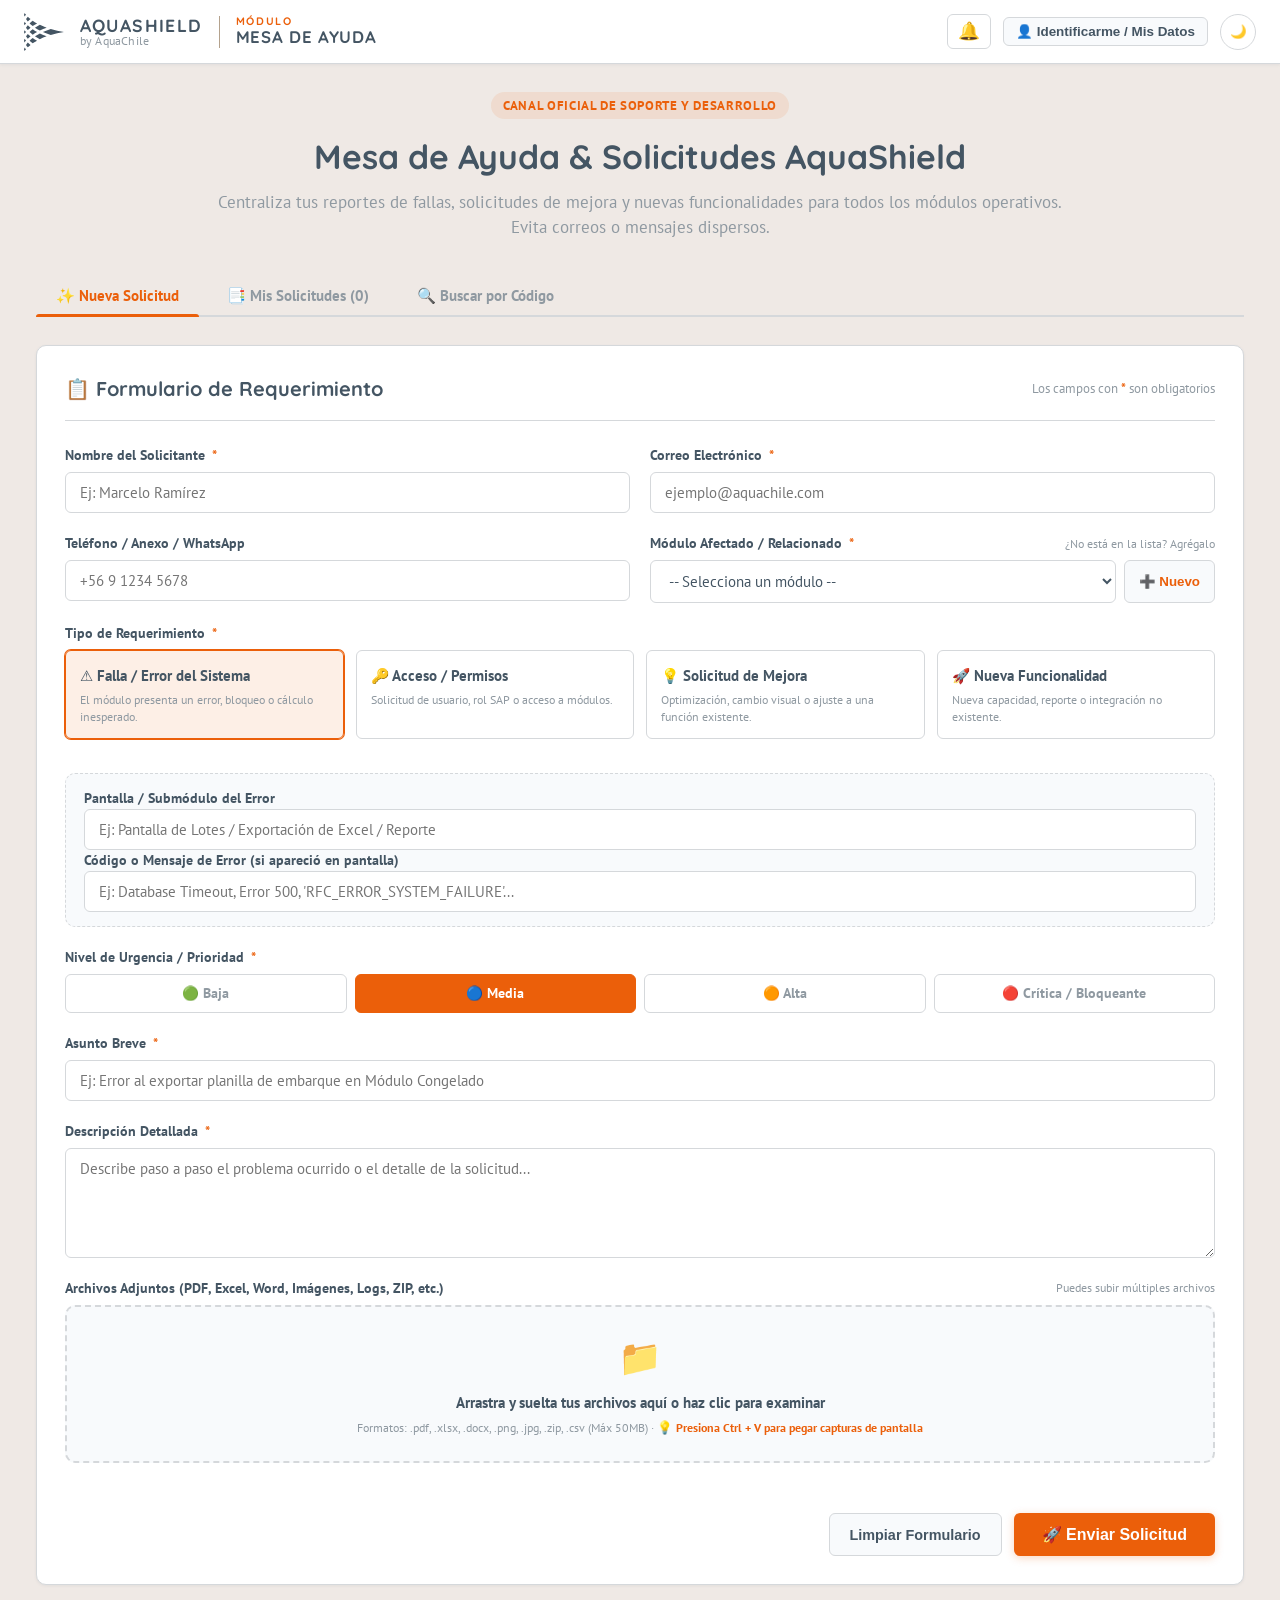
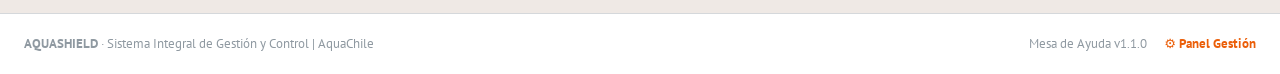
==== commit 0c0d6b89: "refactor: Remove redundant 'Solicitudes' button from user header, keep only in admin" ====
--- a/templates/index.html
+++ b/templates/index.html
@@ -66,9 +66,6 @@
         </button>
       </div>
 
-      <a href="/" class="aq-nav-link active" id="navLinkSolicitudes">
-        <span>📝 Solicitudes</span>
-      </a>
       <a href="/admin" class="aq-nav-link" id="adminNavLink" style="display: none;">
         <span>⚙️ Panel Gestión</span>
       </a>
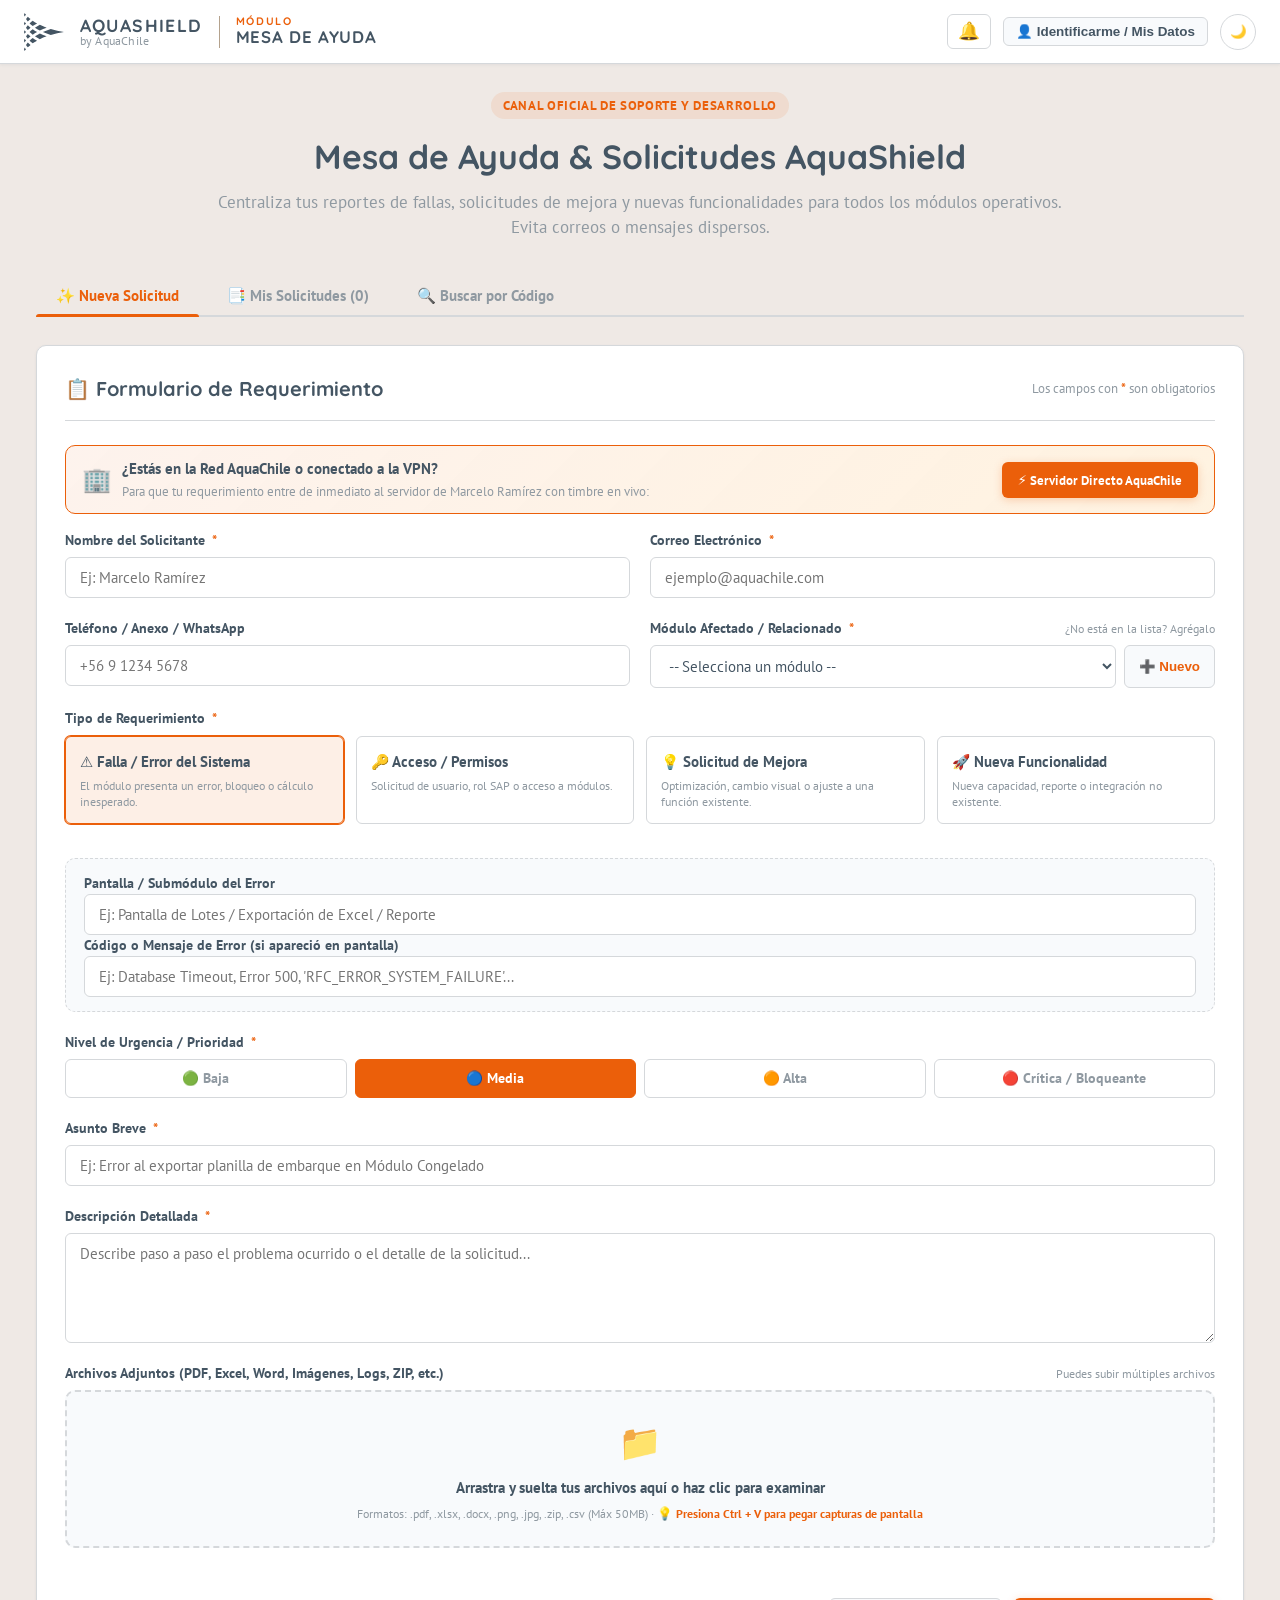
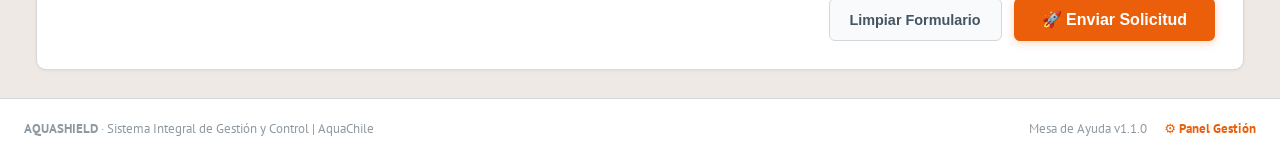
==== commit 4ba0d996: "feat: Implement robust dual-engine ticket routing with direct intranet auto-detection and multi-chan" ====
--- a/templates/index.html
+++ b/templates/index.html
@@ -111,6 +111,9 @@
           </span>
         </div>
 
+        <!-- Banner Inteligente de Enrutamiento de Red -->
+        <div id="networkStatusBanner" style="margin-bottom: 16px;"></div>
+
         <!-- Banner de Sesión Activa -->
         <div id="authAutofillBanner" class="user-status-banner" style="display: none;">
           <div>
@@ -605,24 +608,34 @@
   <!-- MODAL: CONFIRMACIÓN EXITOSA DE TICKET -->
   <div id="modalSuccessTicket" class="aq-modal-overlay">
     <div class="aq-modal" style="max-width: 550px; text-align: center;">
-      <div class="aq-modal-body" style="padding: 36px 24px;">
-        <div style="font-size: 3.5rem; margin-bottom: 12px;">✅</div>
-        <h3 class="aq-hero-title" style="font-size: 1.5rem; margin-bottom: 8px;">¡Solicitud Ingresada con Éxito!</h3>
-        <p style="color: var(--text-secondary); margin-bottom: 20px;">
+      <div class="aq-modal-body" style="padding: 32px 24px;">
+        <div id="successModalIcon" style="font-size: 3.2rem; margin-bottom: 8px;">✅</div>
+        <h3 class="aq-hero-title" id="successModalTitle" style="font-size: 1.4rem; margin-bottom: 6px;">¡Solicitud Ingresada con Éxito!</h3>
+        <p id="successModalDesc" style="color: var(--text-secondary); margin-bottom: 18px; font-size: 0.9rem;">
           Tu requerimiento ha sido registrado en la Mesa de Ayuda de AquaShield.
         </p>
         
-        <div style="background-color: var(--color-accent-soft); border: 1px dashed var(--color-accent); border-radius: var(--radius-md); padding: 16px; margin-bottom: 24px;">
-          <div style="font-size: 0.8rem; font-weight: 700; color: var(--color-accent); text-transform: uppercase;">Código de Seguimiento</div>
-          <div id="successTicketCode" style="font-family: 'Quicksand', sans-serif; font-size: 1.8rem; font-weight: 700; color: var(--text-primary);">TKT-2026-0001</div>
-        </div>
-
-        <p style="font-size: 0.85rem; color: var(--text-secondary); margin-bottom: 24px;">
-          Puedes ver el avance de todas tus solicitudes en la pestaña <strong>"Mis Solicitudes"</strong>.
-        </p>
+        <div style="background-color: var(--color-accent-soft); border: 1.5px dashed var(--color-accent); border-radius: var(--radius-md); padding: 14px; margin-bottom: 20px;">
+          <div id="successTicketLabel" style="font-size: 0.78rem; font-weight: 700; color: var(--color-accent); text-transform: uppercase;">Código de Seguimiento</div>
+          <div id="successTicketCode" style="font-family: 'Quicksand', sans-serif; font-size: 1.8rem; font-weight: 700; color: var(--text-primary); margin: 4px 0;">TKT-2026-0001</div>
+          <div id="successTicketSubnote" style="font-size: 0.8rem; color: var(--text-secondary);">Puedes revisar su estado en la pestaña "Mis Solicitudes"</div>
+        </div>
+
+        <!-- Acciones Multicanal Inmediatas (Visibles en modo contingencia/GitHub Pages) -->
+        <div id="successOfflineActions" style="display: none; flex-direction: column; gap: 10px; margin-bottom: 20px;">
+          <a id="btnSuccessMailto" href="#" class="btn-primary" style="padding: 10px 16px; text-decoration: none; font-size: 0.88rem; display: flex; align-items: center; justify-content: center; gap: 8px;">
+            <span>✉️ Notificar a Marcelo Ramírez por Correo (Outlook)</span>
+          </a>
+          <button type="button" id="btnSuccessTeams" class="btn-secondary" style="padding: 9px 16px; font-size: 0.85rem; display: flex; align-items: center; justify-content: center; gap: 8px;">
+            <span>📋 Copiar Resumen para Microsoft Teams</span>
+          </button>
+          <a id="btnSuccessDirectServer" href="http://PM-COME-N255:5050" class="btn-secondary" style="padding: 8px 14px; font-size: 0.82rem; text-decoration: none; display: flex; align-items: center; justify-content: center; gap: 6px; color: var(--text-secondary);">
+            <span>⚡ Abrir en Servidor Directo de Red (PM-COME-N255:5050)</span>
+          </a>
+        </div>
 
         <div style="display: flex; justify-content: center; gap: 12px;">
-          <button type="button" class="btn-primary" id="btnSuccessOk">Entendido</button>
+          <button type="button" class="btn-primary" id="btnSuccessOk" style="min-width: 140px;">Listo / Entendido</button>
         </div>
       </div>
     </div>
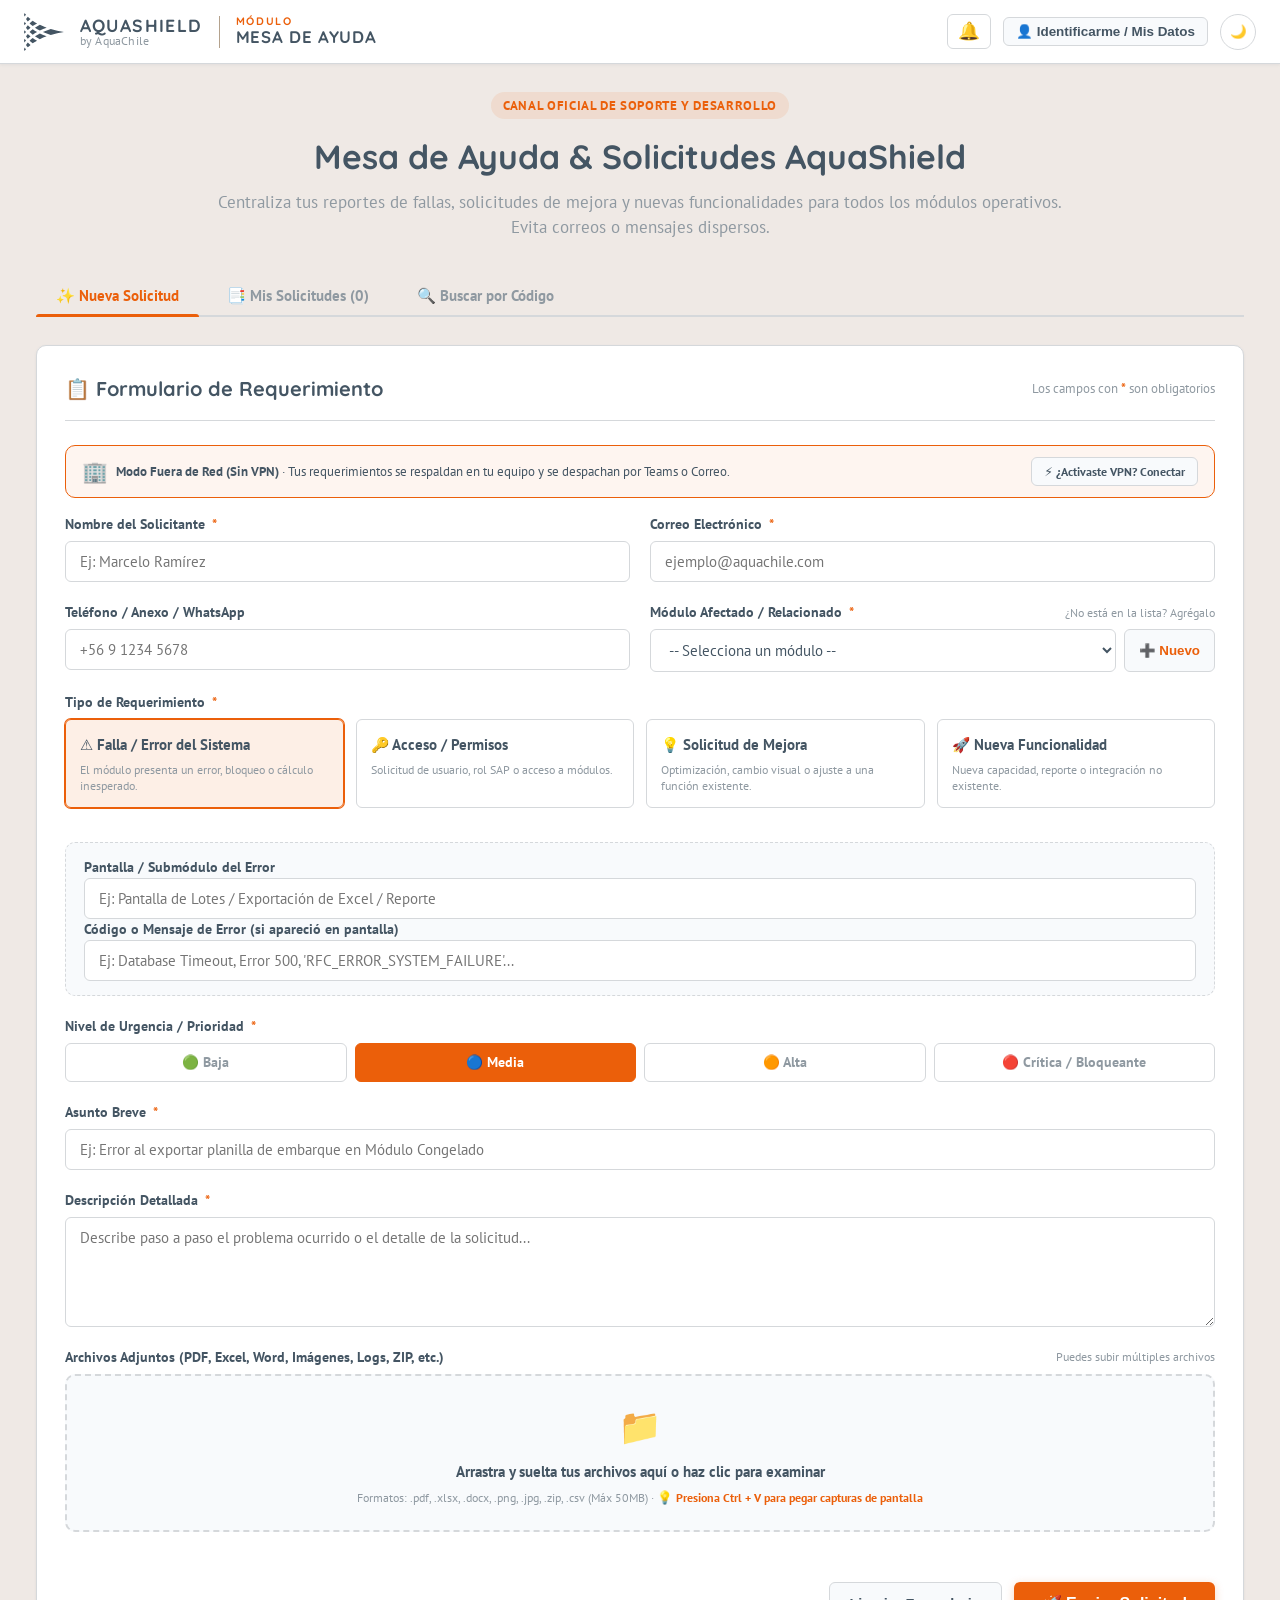
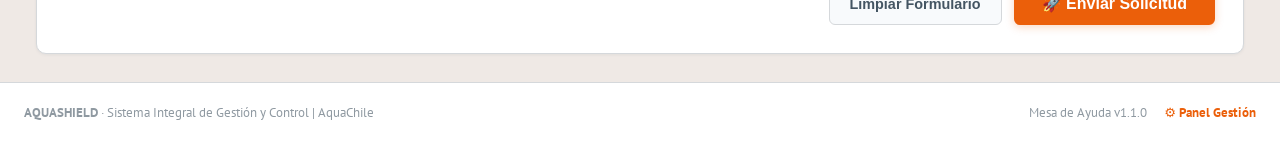
==== commit b706089c: "feat: Intelligent Intranet/VPN discrimination bridge and direct server dispatch on offline success" ====
--- a/templates/index.html
+++ b/templates/index.html
@@ -504,6 +504,7 @@
           <span id="userModalCode" style="font-family: 'Quicksand', sans-serif; font-size: 1.25rem; font-weight: 700; color: var(--color-accent);">TKT-2026-0001</span>
           <span id="userModalModule" class="aq-module-badge">Módulo</span>
           <span id="userModalStatus" class="aq-badge">Estado</span>
+          <button type="button" id="btnUserModalResend" class="btn-primary" style="display: none; padding: 4px 12px; font-size: 0.8rem; background: #2E7D32; border-color: #2E7D32;" title="Reenviar este requerimiento al Servidor Central">🚀 Reenviar a Marcelo</button>
         </div>
         <button type="button" class="btn-close-modal" id="btnCloseUserTicketDetail">&times;</button>
       </div>
@@ -524,8 +525,14 @@
         </div>
 
         <!-- Archivos Adjuntos -->
-        <div id="userModalAttachmentsContainer" style="margin-bottom: 20px; display: none;">
-          <h4 style="font-size: 0.9rem; font-weight: 700; margin-bottom: 8px; color: var(--text-primary);">📎 Archivos Adjuntos</h4>
+        <div id="userModalAttachmentsContainer" style="margin-bottom: 20px;">
+          <div style="display: flex; justify-content: space-between; align-items: center; margin-bottom: 8px;">
+            <h4 style="font-size: 0.9rem; font-weight: 700; color: var(--text-primary); margin: 0;">📎 Archivos Adjuntos</h4>
+            <div>
+              <input type="file" id="userAddAttachmentInput" multiple style="display: none;">
+              <button type="button" id="btnUserAddAttachment" class="btn-secondary" style="padding: 3px 10px; font-size: 0.78rem;">+ Adjuntar Archivo</button>
+            </div>
+          </div>
           <div id="userModalAttachmentsList" style="display: flex; flex-wrap: wrap; gap: 8px;"></div>
         </div>
 
@@ -569,6 +576,22 @@
             <span>💬 Mensajes y Preguntas sobre este Ticket</span>
             <span id="userChatCountBadge" style="background-color: var(--bg-card-secondary); border: 1px solid var(--border-color); border-radius: 12px; padding: 2px 8px; font-size: 0.75rem; font-weight: normal;">0</span>
           </h4>
+
+          <!-- Banner Oficial de Chat en Microsoft Teams -->
+          <div id="userTeamsChatBanner" style="background: linear-gradient(135deg, rgba(98, 100, 167, 0.08), rgba(98, 100, 167, 0.16)); border: 1.5px solid #6264A7; border-radius: var(--radius-md); padding: 12px 16px; margin-bottom: 14px; display: flex; align-items: center; justify-content: space-between; gap: 12px; flex-wrap: wrap;">
+            <div style="display: flex; align-items: center; gap: 10px;">
+              <span style="font-size: 1.5rem;">💬</span>
+              <div>
+                <strong style="color: #6264A7; font-size: 0.92rem;">Chat Oficial en Microsoft Teams</strong>
+                <div style="font-size: 0.78rem; color: var(--text-secondary); margin-top: 1px;">
+                  Comunícate en vivo con Marcelo Ramírez y envíale tus archivos Word o capturas directo por Teams.
+                </div>
+              </div>
+            </div>
+            <a id="btnOpenUserTeamsChat" href="#" target="_blank" class="btn-primary" style="background: #6264A7; border-color: #6264A7; padding: 7px 16px; font-size: 0.84rem; text-decoration: none; display: inline-flex; align-items: center; gap: 6px; white-space: nowrap;">
+              <span>💬 Abrir Chat en Teams</span>
+            </a>
+          </div>
 
           <!-- Feed de mensajes -->
           <div id="userChatFeed" style="max-height: 240px; overflow-y: auto; background-color: var(--bg-card-secondary); border: 1px solid var(--border-color); border-radius: var(--radius-sm); padding: 14px; margin-bottom: 12px; display: flex; flex-direction: column; gap: 10px;">
@@ -623,20 +646,90 @@
 
         <!-- Acciones Multicanal Inmediatas (Visibles en modo contingencia/GitHub Pages) -->
         <div id="successOfflineActions" style="display: none; flex-direction: column; gap: 10px; margin-bottom: 20px;">
-          <a id="btnSuccessMailto" href="#" class="btn-primary" style="padding: 10px 16px; text-decoration: none; font-size: 0.88rem; display: flex; align-items: center; justify-content: center; gap: 8px;">
-            <span>✉️ Notificar a Marcelo Ramírez por Correo (Outlook)</span>
+          <!-- Despacho Directo al Servidor con correlativo oficial -->
+          <form id="offlineSuccessDirectForm" action="http://PM-COME-N255:5050/api/tickets" method="POST" enctype="multipart/form-data" target="_blank" style="margin: 0;">
+            <input type="hidden" name="requester_name" id="successFormName">
+            <input type="hidden" name="requester_email" id="successFormEmail">
+            <input type="hidden" name="requester_phone" id="successFormPhone">
+            <input type="hidden" name="module_name" id="successFormModule">
+            <input type="hidden" name="type" id="successFormType">
+            <input type="hidden" name="priority" id="successFormPriority">
+            <input type="hidden" name="title" id="successFormTitle">
+            <input type="hidden" name="description" id="successFormDesc">
+            <button type="submit" class="btn-primary" style="width: 100%; padding: 11px 16px; font-size: 0.88rem; background: #2E7D32; border-color: #2E7D32; display: flex; align-items: center; justify-content: center; gap: 8px;">
+              <span>⚡ 1. Despachar al Servidor Oficial (TKT-2026-XXXX)</span>
+            </button>
+          </form>
+
+          <a id="btnSuccessMailto" href="#" class="btn-secondary" style="padding: 10px 16px; text-decoration: none; font-size: 0.86rem; display: flex; align-items: center; justify-content: center; gap: 8px; border-color: var(--color-accent); color: var(--color-accent);">
+            <span>✉️ 2. Notificar a Marcelo Ramírez por Correo (Outlook)</span>
           </a>
+
           <button type="button" id="btnSuccessTeams" class="btn-secondary" style="padding: 9px 16px; font-size: 0.85rem; display: flex; align-items: center; justify-content: center; gap: 8px;">
-            <span>📋 Copiar Resumen para Microsoft Teams</span>
+            <span>📋 3. Copiar Resumen para Microsoft Teams</span>
           </button>
-          <a id="btnSuccessDirectServer" href="http://PM-COME-N255:5050" class="btn-secondary" style="padding: 8px 14px; font-size: 0.82rem; text-decoration: none; display: flex; align-items: center; justify-content: center; gap: 6px; color: var(--text-secondary);">
-            <span>⚡ Abrir en Servidor Directo de Red (PM-COME-N255:5050)</span>
-          </a>
         </div>
 
         <div style="display: flex; justify-content: center; gap: 12px;">
           <button type="button" class="btn-primary" id="btnSuccessOk" style="min-width: 140px;">Listo / Entendido</button>
         </div>
+      </div>
+    </div>
+  </div>
+
+  <!-- MODAL: REENVIAR TICKET AL SERVIDOR CENTRAL -->
+  <div id="modalResendTicket" class="aq-modal-overlay">
+    <div class="aq-modal" style="max-width: 550px;">
+      <div class="aq-modal-header">
+        <div style="display: flex; align-items: center; gap: 8px;">
+          <span style="font-size: 1.25rem;">🚀</span>
+          <h3 class="aq-card-title" style="margin: 0; font-size: 1.1rem;">Reenviar Ticket a Marcelo Ramírez</h3>
+        </div>
+        <button type="button" class="btn-close-modal" id="btnCloseResendModal">&times;</button>
+      </div>
+      <div class="aq-modal-body" style="padding: 22px 24px;">
+        <div style="background-color: var(--color-accent-soft); border: 1.5px dashed var(--color-accent); border-radius: var(--radius-md); padding: 14px; margin-bottom: 18px;">
+          <div id="resendModalCode" style="font-size: 0.78rem; font-weight: 700; color: var(--color-accent); text-transform: uppercase;">TKT-WAIT-XXXX</div>
+          <div id="resendModalTitle" style="font-weight: 700; font-size: 1.05rem; color: var(--text-primary); margin: 4px 0;">...</div>
+          <div id="resendModalSub" style="font-size: 0.8rem; color: var(--text-secondary);">...</div>
+        </div>
+
+        <p style="font-size: 0.84rem; color: var(--text-secondary); margin-bottom: 16px;">
+          Selecciona el canal por el cual deseas despachar este requerimiento a Marcelo:
+        </p>
+
+        <div style="display: flex; flex-direction: column; gap: 10px;">
+          <form id="resendDirectForm" action="http://PM-COME-N255:5050/api/tickets" method="POST" enctype="multipart/form-data" target="_blank" style="margin: 0; background: var(--bg-card-secondary); border: 1px solid var(--border-color); border-radius: var(--radius-md); padding: 14px;">
+            <input type="hidden" name="requester_name" id="resendFormName">
+            <input type="hidden" name="requester_email" id="resendFormEmail">
+            <input type="hidden" name="requester_phone" id="resendFormPhone">
+            <input type="hidden" name="module_name" id="resendFormModule">
+            <input type="hidden" name="type" id="resendFormType">
+            <input type="hidden" name="priority" id="resendFormPriority">
+            <input type="hidden" name="title" id="resendFormTitle">
+            <input type="hidden" name="description" id="resendFormDesc">
+
+            <div style="margin-bottom: 12px; text-align: left;">
+              <label style="display: block; font-size: 0.82rem; font-weight: 700; color: var(--text-primary); margin-bottom: 6px;">📎 Adjuntar Archivos (Word / Excel / PDF / Imágenes):</label>
+              <input type="file" name="files[]" id="resendFormFiles" multiple class="form-control" style="font-size: 0.8rem; padding: 6px;">
+            </div>
+
+            <button type="submit" class="btn-primary" style="width: 100%; padding: 11px 16px; font-size: 0.88rem; background: #2E7D32; border-color: #2E7D32; display: flex; align-items: center; justify-content: center; gap: 8px;">
+              <span>⚡ 1. Despachar al Servidor Central con Archivos</span>
+            </button>
+          </form>
+
+          <a id="btnResendMailto" href="#" class="btn-secondary" style="width: 100%; padding: 10px 16px; font-size: 0.86rem; text-decoration: none; display: flex; align-items: center; justify-content: center; gap: 8px; border-color: var(--color-accent); color: var(--color-accent);">
+            <span>✉️ 2. Enviar por Correo Outlook a Marcelo</span>
+          </a>
+
+          <button type="button" id="btnResendTeams" class="btn-secondary" style="width: 100%; padding: 10px 16px; font-size: 0.86rem; display: flex; align-items: center; justify-content: center; gap: 8px;">
+            <span>📋 3. Copiar Resumen para Microsoft Teams</span>
+          </button>
+        </div>
+      </div>
+      <div class="aq-modal-footer">
+        <button type="button" class="btn-secondary" id="btnCancelResendModal">Cerrar</button>
       </div>
     </div>
   </div>
--- a/static/css/style.css
+++ b/static/css/style.css
@@ -1412,12 +1412,15 @@
   overflow: hidden;
   text-overflow: ellipsis;
   white-space: nowrap;
+  flex: 1;
+  min-width: 0;
 }
 
 .floating-chat-header-actions {
   display: flex;
   align-items: center;
-  gap: 6px;
+  gap: 5px;
+  flex-shrink: 0;
 }
 
 .floating-chat-btn-action {
@@ -1431,15 +1434,27 @@
   display: inline-flex;
   align-items: center;
   justify-content: center;
-  font-size: 0.95rem;
+  font-size: 0.82rem;
   font-weight: 700;
   line-height: 1;
+  text-decoration: none;
   transition: all 0.15s ease;
+  box-sizing: border-box;
+  padding: 0;
+}
+
+.floating-chat-btn-action.btn-teams {
+  background: #6264A7;
+  border-color: #7B7DBB;
 }
 
 .floating-chat-btn-action:hover {
   background: rgba(255, 255, 255, 0.45);
   color: #FFFFFF;
+}
+
+.floating-chat-btn-action.btn-teams:hover {
+  background: #7B7DBB;
 }
 
 .floating-chat-btn-action.btn-chat-close:hover {
